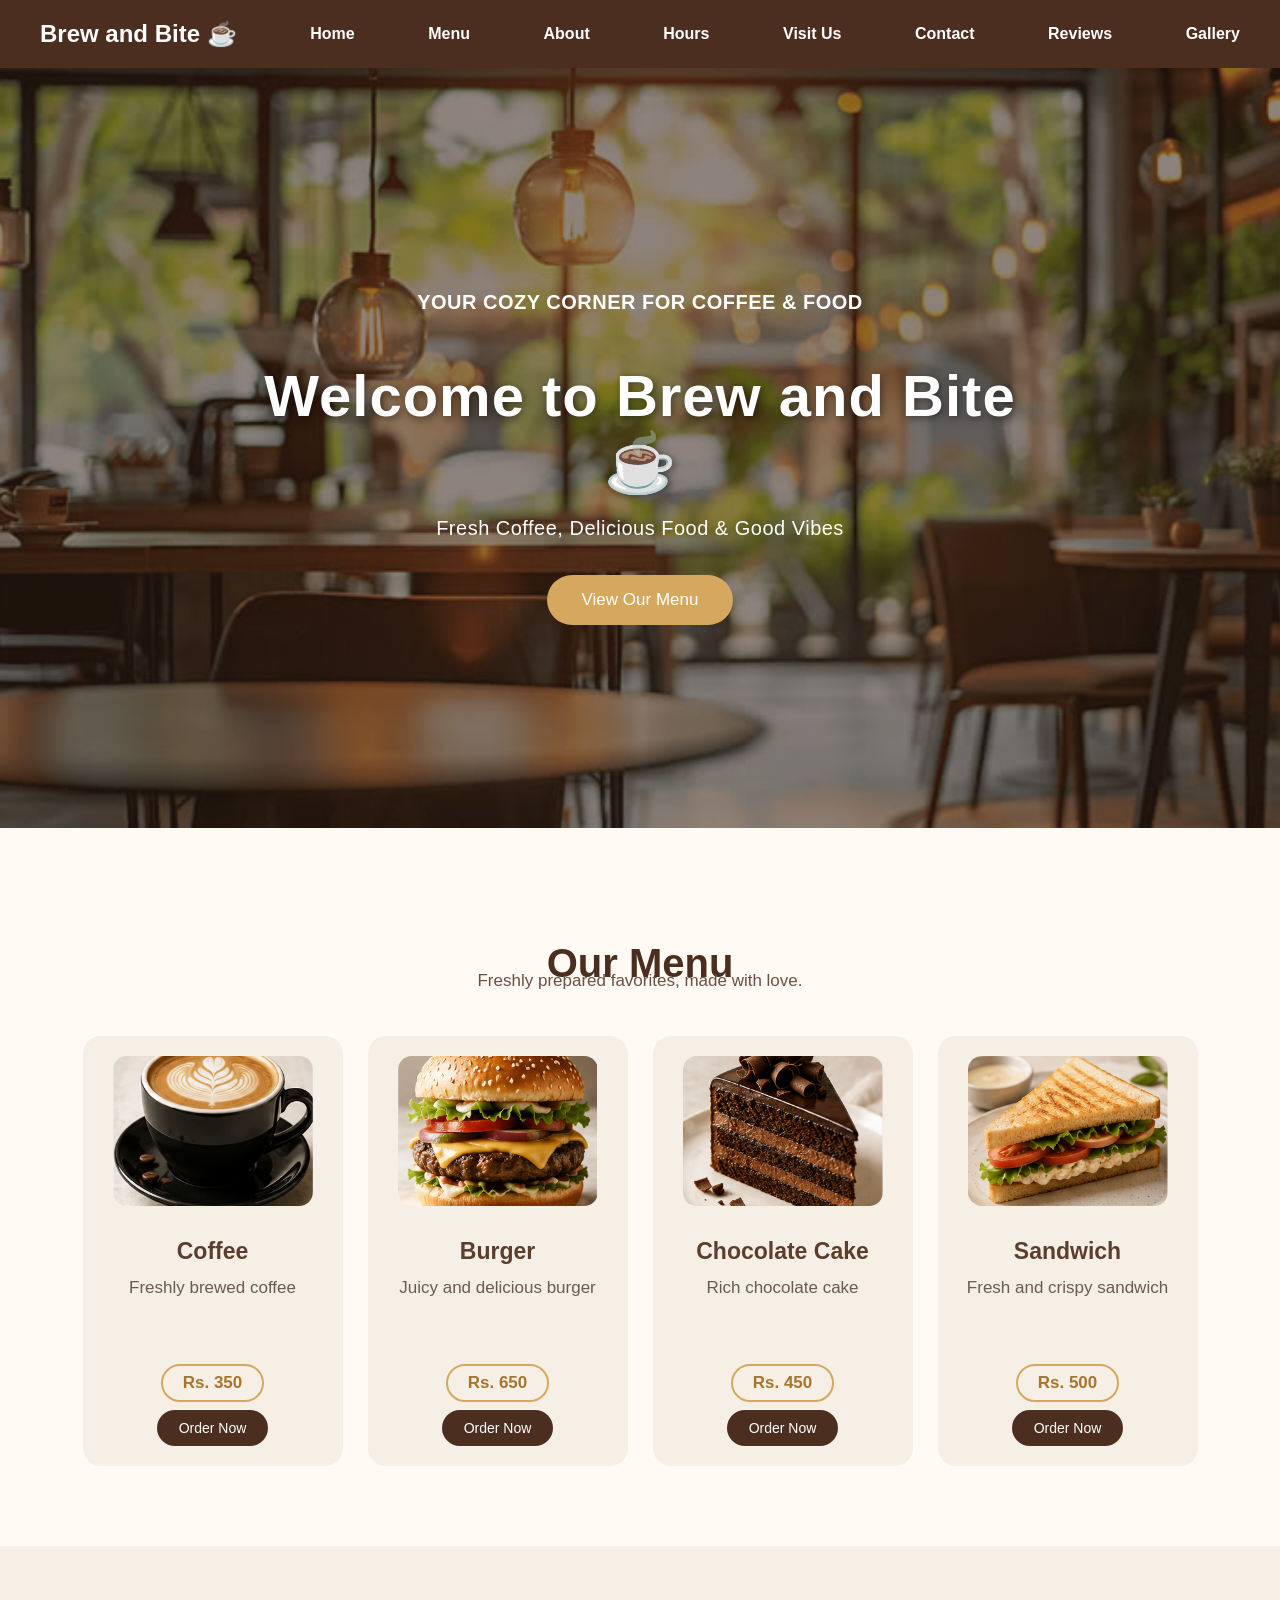
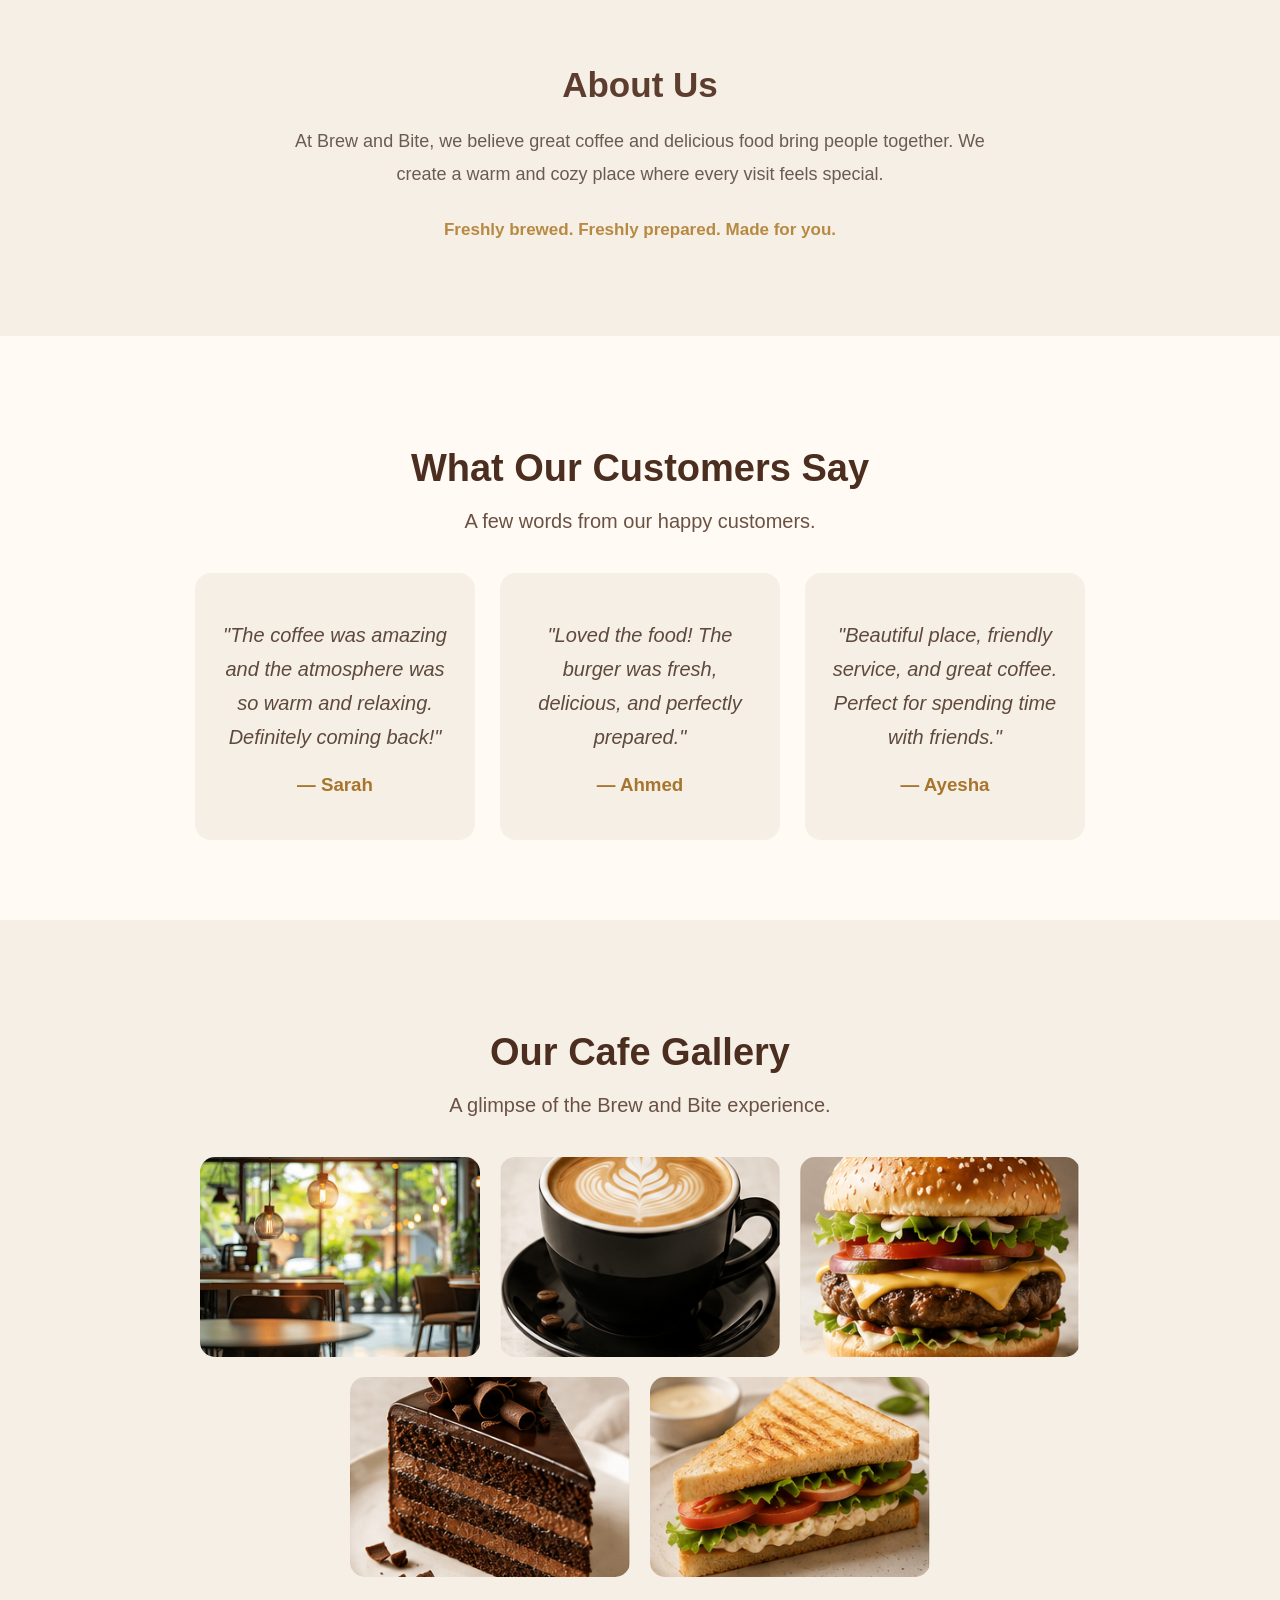
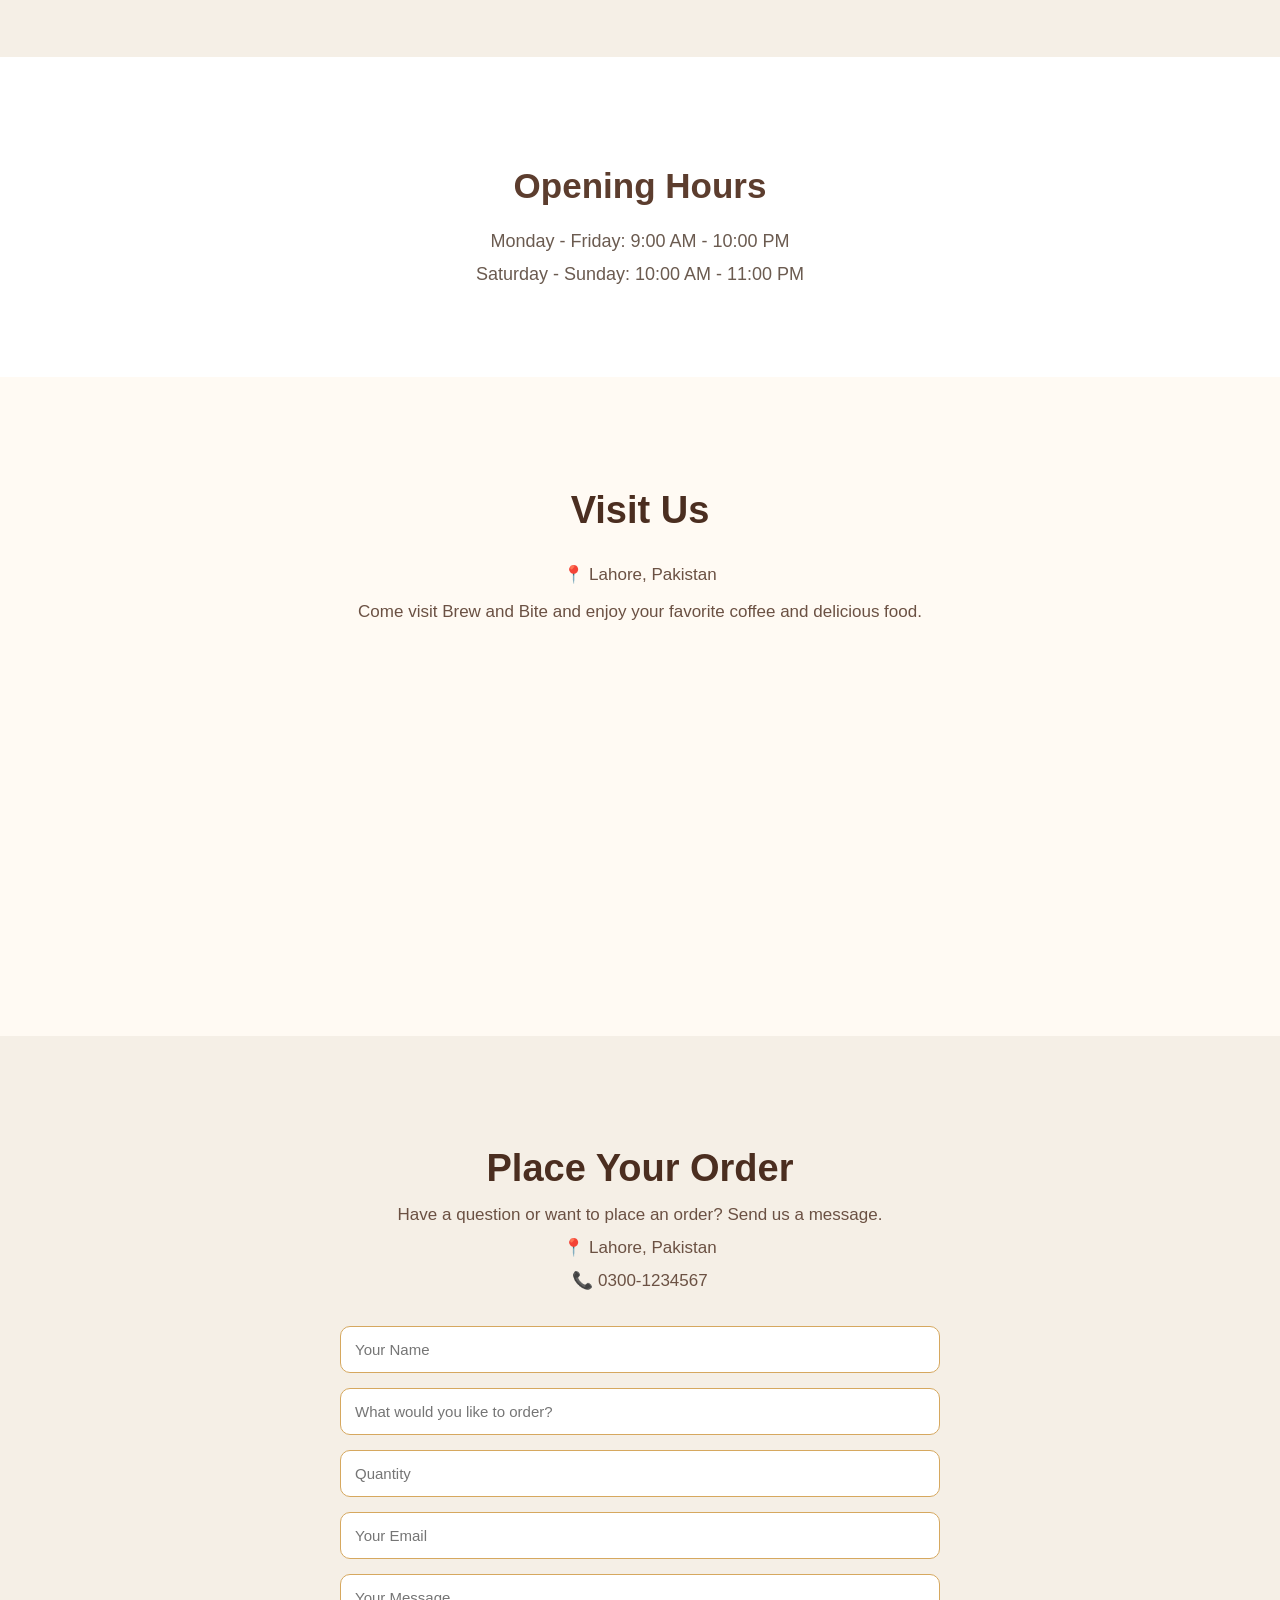
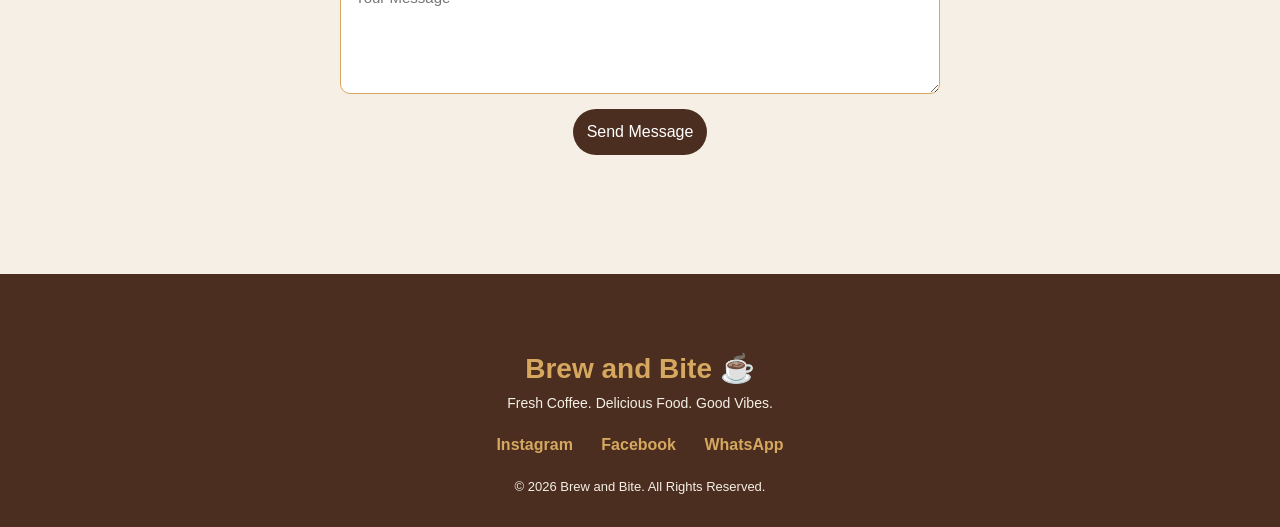
==== index.html @ cd4c3d8b "Add files via upload" ====
<!DOCTYPE html>
<html>

<head>
   <title>Brew and Bite | Cafe</title>
    <link rel="stylesheet" href="style.css">
</head>

<body>

   <nav>
    <h2>Brew and Bite ☕</h2>

    <a href="#home">Home</a>
    <a href="#menu">Menu</a>
    <a href="#about">About</a>
     <a href="#hours">Hours</a>
     <a href="#location">Visit Us</a>
    <a href="#contact">Contact</a>
    <a href="#reviews">Reviews</a>
<a href="#gallery">Gallery</a>
</nav>

<section id="home">

    <div class="hero-content">
        <p class="hero-tagline">YOUR COZY CORNER FOR COFFEE & FOOD</p>
        <h1>Welcome to Brew and Bite ☕</h1>

        <p>Fresh Coffee, Delicious Food & Good Vibes</p>

       <a href="#menu" class="menu-button">View Our Menu</a>
    </div>

</section>
<section id="menu">
    <h2>Our Menu</h2>
<p class="menu-intro">Freshly prepared favorites, made with love.</p>
    <div class="menu-container">

        <div class="menu-card">
           <img src="images/coffee.png" alt="Coffee">
<h3>Coffee</h3>
            <p>Freshly brewed coffee</p>
            <div class="order-area">
    <strong>Rs. 350</strong>
    <a href="#contact" class="order-button" data-item="Coffee">Order Now</a>
</div>
        </div>

        <div class="menu-card">
            <img src="images/burger.png" alt="Burger">
<h3>Burger</h3>
            <p>Juicy and delicious burger</p>
           <div class="order-area">
    <strong>Rs. 650</strong>
    <a href="#contact" class="order-button" data-item="Burger">Order Now</a>
</div>
        </div>

        <div class="menu-card">
           <img src="images/cake.png" alt="Chocolate Cake">
<h3>Chocolate Cake</h3>
            <p>Rich chocolate cake</p>
           <div class="order-area">
    <strong>Rs. 450</strong>
    <a href="#contact" class="order-button" data-item="Chocolate Cake">Order Now</a>
</div>
        </div>

        <div class="menu-card">
           <img src="images/sandwich.png" alt="Sandwich">
<h3>Sandwich</h3>
            <p>Fresh and crispy sandwich</p>
        <div class="order-area">
    <strong>Rs. 500</strong>
    <a href="#contact" class="order-button" data-item="Sandwich">Order Now</a>
</div>
        </div>

    </div>
</section>

<section id="about">
    <h2>About Us</h2>
    <p>
    At Brew and Bite, we believe great coffee and delicious food
    bring people together. We create a warm and cozy place where
    every visit feels special.
</p>
<p class="about-highlight">Freshly brewed. Freshly prepared. Made for you.</p>
</section>
<section id="reviews">

    <h2>What Our Customers Say</h2>

    <p class="reviews-intro">
        A few words from our happy customers.
    </p>

    <div class="reviews-container">

        <div class="review-card">
            <p>
                "The coffee was amazing and the atmosphere was
                so warm and relaxing. Definitely coming back!"
            </p>
            <h3>— Sarah</h3>
        </div>

        <div class="review-card">
            <p>
                "Loved the food! The burger was fresh, delicious,
                and perfectly prepared."
            </p>
            <h3>— Ahmed</h3>
        </div>

        <div class="review-card">
            <p>
                "Beautiful place, friendly service, and great
                coffee. Perfect for spending time with friends."
            </p>
            <h3>— Ayesha</h3>
        </div>

    </div>

</section>
<section id="gallery">

    <h2>Our Cafe Gallery</h2>

    <p class="gallery-intro">
        A glimpse of the Brew and Bite experience.
    </p>

    <div class="gallery-container">

        <img src="images/cafe.jpg" alt="Cafe">

        <img src="images/coffee.png" alt="Coffee">

        <img src="images/burger.png" alt="Burger">

        <img src="images/cake.png" alt="Chocolate Cake">

        <img src="images/sandwich.png" alt="Sandwich">

    </div>

</section>
<section id="hours">
    <h2>Opening Hours</h2>

    <p>Monday - Friday: 9:00 AM - 10:00 PM</p>
    <p>Saturday - Sunday: 10:00 AM - 11:00 PM</p>
</section>
<section id="location">

    <h2>Visit Us</h2>

    <p>📍 Lahore, Pakistan</p>

    <p>
        Come visit Brew and Bite and enjoy your favorite coffee
        and delicious food.
    </p>

    <div class="map-box">
        <iframe
            src="https://www.google.com/maps?q=Lahore,Pakistan&output=embed"
            width="100%"
            height="300"
            style="border:0;"
            allowfullscreen=""
            loading="lazy">
        </iframe>
    </div>

</section>
<section id="contact">
    <h2>Place Your Order</h2>
    <p>Have a question or want to place an order? Send us a message.</p>

    <p>📍 Lahore, Pakistan</p>
    <p>📞 0300-1234567</p>

    <div class="contact-form">

    <input type="text" id="customer-name" placeholder="Your Name">

    <input type="text" id="order-item" placeholder="What would you like to order?">

    <input type="number" id="quantity" placeholder="Quantity" min="1">

    <input type="email" id="customer-email" placeholder="Your Email">

    <textarea id="customer-message" placeholder="Your Message"></textarea>

    <button type="button" id="send-button">Send Message</button>

    <p id="success-message"></p>

</div>
</section>
<footer>

    <h3>Brew and Bite ☕</h3>

    <p>Fresh Coffee. Delicious Food. Good Vibes.</p>

    <div class="social-links">
        <a href="#">Instagram</a>
        <a href="#">Facebook</a>
        <a href="#">WhatsApp</a>
    </div>

    <p class="copyright">
        © 2026 Brew and Bite. All Rights Reserved.
    </p>

</footer>
<script src="script.js"></script>
</body>
</html>
---- style.css ----
body {
    background-color: #f5efe6;
    text-align: center;
    font-family: Arial, sans-serif;
    margin: 0;
}

h1 {
    color: #5c3d2e;
    font-size: 40px;
}

p {
    color: #6b5b50;
    font-size: 20px;
}
nav {
    background-color: #4b2e20;
    padding: 20px 40px;
    display: flex;
    align-items: center;
    justify-content: space-between;
    position: sticky;
    top: 0;
    z-index: 1000;
}

nav h2 {
    color: white;
    margin: 0;
}

nav a {
    color: white;
    text-decoration: none;
    margin-left: 25px;
    font-size: 16px;
    transition: 0.3s;
}

nav a:hover {
    color: #d6a85f;
}

nav a:hover {
    color: #d6a85f;
}
section {
    padding: 80px 20px;
}

#home {
    min-height: 600px;
    display: flex;
    justify-content: center;
    align-items: center;
    background-image: linear-gradient(rgba(50, 30, 20, 0.55), rgba(50, 30, 20, 0.55)),
                      url("images/cafe.jpg");
    background-size: cover;
    background-position: center;
}

#home h1 {
    font-size: 50px;
    margin-bottom: 10px;
}

#home p {
    font-size: 20px;
    margin-bottom: 30px;
}

button {
    background-color: #d6a85f;
    color: white;
    border: none;
    padding: 14px 30px;
    font-size: 16px;
    border-radius: 25px;
    cursor: pointer;
}

button:hover {
    background-color: #b88942;
}
#menu {
    background-color: #fffaf3;
    padding-top: 90px;
    padding-bottom: 90px;
}
#menu h2 {
    color: #5c3d2e;
    font-size: 35px;
    margin-bottom: 40px;
}

.menu-container {
    display: flex;
    justify-content: center;
    gap: 25px;
    flex-wrap: wrap;
}

.menu-card {
    background-color: #f5efe6;
    width: 260px;
    min-height: 430px;
    padding: 20px;
    border-radius: 18px;
    text-align: center;
    box-sizing: border-box;
    transition: 0.3s;
    display: flex;
    flex-direction: column;
    justify-content: space-between;
}

.menu-card h3 {
    color: #5c3d2e;
}

.menu-card p {
    font-size: 16px;
}

.menu-card strong {
    color: #b88942;
    font-size: 18px;
}
.hero-content {
    text-align: center;
}

#home h1 {
    color: white;
    font-size: 55px;
    margin-bottom: 15px;
}

#home p {
    color: white;
    font-size: 20px;
    margin-bottom: 35px;
    letter-spacing: 0.5px;
}

#home button {
    background-color: #d6a85f;
    color: white;
    border: none;
    padding: 15px 35px;
    font-size: 17px;
    border-radius: 30px;
    cursor: pointer;
}

#home button:hover {
    background-color: #b88942;
}
.menu-card strong {
    display: inline-block;
    color: #b88942;
    font-size: 18px;
    border: 2px solid #d6a85f;
    padding: 8px 22px;
    border-radius: 30px;
}
.menu-card {
    transition: 0.3s;
}

.menu-card:hover {
    transform: translateY(-8px);
    box-shadow: 0 10px 25px rgba(0, 0, 0, 0.15);
}
.menu-card img {
    width: 180px;
    height: 150px;
    object-fit: cover;
    border-radius: 14px;
    display: block;
    margin: 0 auto 20px;
}
.menu-button {
    display: inline-block;
    background-color: #d6a85f;
    color: white;
    text-decoration: none;
    padding: 15px 35px;
    font-size: 17px;
    border-radius: 30px;
    transition: 0.3s;
}

.menu-button:hover {
    background-color: #b88942;
    transform: translateY(-3px);
}
html {
    scroll-behavior: smooth;
}
#about {
    background-color: #f5efe6;
}

#about h2 {
    color: #5c3d2e;
    font-size: 35px;
    margin-bottom: 20px;
}

#about p {
    max-width: 700px;
    margin: auto;
    color: #6b5b50;
    font-size: 18px;
    line-height: 1.8;
}
#contact {
    background-color: #4b2e20;
}

#contact h2 {
    color: #d6a85f;
    font-size: 35px;
    margin-bottom: 25px;
}

#contact p {
    color: white;
    font-size: 18px;
    margin: 12px;
}
footer {
    background-color: #2f1d14;
    padding: 18px;
}

footer p {
    color: #d6a85f;
    margin: 0;
    font-size: 14px;
}
#home h1 {
    color: white;
    font-size: 58px;
    margin-bottom: 15px;
    letter-spacing: 1px;
}
.menu-card strong {
    display: inline-block;
    color: #a8752d;
    font-size: 17px;
    border: 2px solid #d6a85f;
    padding: 7px 20px;
    border-radius: 30px;
    margin-top: 5px;
}

.contact-form {
    max-width: 500px;
    margin: 30px auto 0;
    display: flex;
    flex-direction: column;
    gap: 15px;
}

.contact-form input,
.contact-form textarea {
    width: 100%;
    padding: 14px;
    background-color: white;
    border: 1px solid #d6a85f;
    border-radius: 8px;
    box-sizing: border-box;
    font-size: 16px;
    font-family: Arial, sans-serif;
    outline: none;
}

.contact-form textarea {
    height: 120px;
    resize: vertical;
}

.contact-form input:focus,
.contact-form textarea:focus {
    border: 2px solid #b88942;
}

.contact-form button {
    align-self: center;
    background-color: #d6a85f;
    color: white;
    border: none;
    padding: 13px 28px;
    border-radius: 25px;
    font-size: 16px;
    cursor: pointer;
}

.contact-form button:hover {
    background-color: #b88942;
}
.hero-content {
    max-width: 800px;
    padding: 20px;
}
#home h1 {
    text-shadow: 2px 2px 8px rgba(0, 0, 0, 0.5);
}
.menu-intro {
    color: #6b5b50;
    font-size: 17px;
    margin-top: -25px;
    margin-bottom: 40px;
}
.contact-form button {
    transition: 0.3s;
}

.contact-form button:hover {
    transform: translateY(-3px);
    box-shadow: 0 5px 15px rgba(0, 0, 0, 0.2);
}
#hours {
    background-color: white;
    padding: 80px 20px;
}

#hours h2 {
    color: #5c3d2e;
    font-size: 35px;
    margin-bottom: 25px;
}

#hours p {
    color: #6b5b50;
    font-size: 18px;
    margin: 12px;
}
.order-button {
    display: inline-block;
    margin: 15px auto 0;
    background-color: #4b2e20;
    color: white;
    text-decoration: none;
    border: none;
    padding: 9px 20px;
    border-radius: 20px;
    cursor: pointer;
    font-size: 14px;
    transition: 0.3s;
}

.order-button:hover {
    background-color: #b88942;
    transform: translateY(-2px);
}
@media (max-width: 700px) {

    nav {
        flex-direction: column;
        gap: 15px;
    }

    nav a {
        margin-left: 10px;
        margin-right: 10px;
    }

    #home h1 {
        font-size: 40px;
    }

    .menu-container {
        flex-direction: column;
        align-items: center;
    }
}
.hero-tagline {
    color: #d6a85f;
    font-size: 14px;
    font-weight: bold;
    letter-spacing: 3px;
    margin-bottom: 15px;
}
.about-highlight {
    color: #b88942;
    font-weight: bold;
    font-size: 17px;
    margin-top: 25px;
}
section {
    scroll-margin-top: 80px;
}
.menu-card h3 {
    margin: 12px 0 8px;
}

.menu-card p {
    margin: 0 0 15px;
}
.order-area {
    display: flex;
    flex-direction: column;
    align-items: center;
    gap: 8px;
    margin-top: auto;
}

.order-area strong {
    display: inline-block;
    margin: 0;
}

.order-area .order-button {
    margin: 0;
}
.order-area {
    display: flex;
    flex-direction: column;
    align-items: center;
    gap: 8px;
    margin-top: auto;
}

.order-area strong {
    display: inline-block;
    margin: 0;
}

.order-area .order-button {
    margin: 0;
}
/* ================================
   FINAL BREW AND BITE DESIGN
================================ */

/* General */
html {
    scroll-behavior: smooth;
    scroll-padding-top: 80px;
}

body {
    margin: 0;
    background-color: #f5efe6;
    text-align: center;
    font-family: Arial, sans-serif;
}

/* Navigation */
nav {
    background-color: #4b2e20;
    padding: 20px 40px;
    display: flex;
    align-items: center;
    justify-content: space-between;
    position: sticky;
    top: 0;
    z-index: 1000;
}

nav h2 {
    color: white;
    margin: 0;
}

nav a {
    color: white;
    text-decoration: none;
    margin-left: 25px;
    font-size: 16px;
    transition: 0.3s;
}

nav a:hover {
    color: #d6a85f;
}

/* Hero */
#home {
    min-height: 600px;
    display: flex;
    justify-content: center;
    align-items: center;

    background-image:
        linear-gradient(
            rgba(50, 30, 20, 0.55),
            rgba(50, 30, 20, 0.55)
        ),
        url("images/cafe.jpg");

    background-size: cover;
    background-position: center;
}

.hero-content {
    max-width: 800px;
    padding: 20px;
}

.hero-tagline {
    color: #d6a85f;
    font-size: 14px;
    font-weight: bold;
    letter-spacing: 3px;
    margin-bottom: 15px;
}

#home h1 {
    color: white;
    font-size: 58px;
    margin-bottom: 15px;
    letter-spacing: 1px;
    text-shadow: 2px 2px 8px rgba(0, 0, 0, 0.5);
}

#home p {
    color: white;
    font-size: 20px;
    margin-bottom: 35px;
}

/* Main Menu Button */
.menu-button {
    display: inline-block;
    background-color: #d6a85f;
    color: white;
    text-decoration: none;
    padding: 15px 35px;
    font-size: 17px;
    border-radius: 30px;
    transition: 0.3s;
}

.menu-button:hover {
    background-color: #b88942;
    transform: translateY(-3px);
}

/* Menu Section */
#menu {
    background-color: #fffaf3;
    padding: 90px 20px;
}

#menu h2 {
    color: #5c3d2e;
    font-size: 35px;
    margin-bottom: 15px;
}

.menu-intro {
    color: #6b5b50;
    font-size: 17px;
    margin-bottom: 45px;
}

.menu-container {
    display: flex;
    justify-content: center;
    gap: 30px;
    flex-wrap: wrap;
}

/* Menu Cards */
.menu-card {
    background-color: #f5efe6;
    width: 260px;
    min-height: 430px;
    padding: 20px;
    border-radius: 18px;
    text-align: center;
    box-sizing: border-box;

    display: flex;
    flex-direction: column;
    justify-content: space-between;

    transition: 0.3s;
}

.menu-card:hover {
    transform: translateY(-8px);
    box-shadow: 0 10px 25px rgba(0, 0, 0, 0.15);
}

/* Menu Images */
.menu-card img {
    width: 200px;
    height: 150px;
    object-fit: cover;
    display: block;
    margin: 0 auto 20px;
    border-radius: 14px;
}

/* Menu Text */
.menu-card h3 {
    color: #5c3d2e;
    font-size: 23px;
    margin: 12px 0 10px;
}

.menu-card p {
    color: #6b5b50;
    font-size: 17px;
    margin: 0 0 15px;
    line-height: 1.5;
}

/* Price + Order Area */
.order-area {
    display: flex;
    flex-direction: column;
    align-items: center;
    gap: 8px;
    margin-top: auto;
}

.order-area strong {
    display: inline-block;
    color: #a8752d;
    font-size: 17px;
    border: 2px solid #d6a85f;
    padding: 7px 20px;
    border-radius: 30px;
    margin: 0;
}

/* Order Button */
.order-button {
    display: inline-block;
    background-color: #4b2e20;
    color: white;
    text-decoration: none;
    padding: 10px 22px;
    border-radius: 22px;
    font-size: 14px;
    transition: 0.3s;
}

.order-button:hover {
    background-color: #b88942;
    transform: translateY(-2px);
}

/* About */
#about {
    background-color: #f5efe6;
    padding: 90px 20px;
}

#about h2 {
    color: #5c3d2e;
    font-size: 35px;
    margin-bottom: 20px;
}

#about p {
    max-width: 700px;
    margin: auto;
    color: #6b5b50;
    font-size: 18px;
    line-height: 1.8;
}

.about-highlight {
    color: #b88942 !important;
    font-weight: bold;
    font-size: 17px !important;
    margin-top: 25px !important;
}

/* Opening Hours */
#hours {
    background-color: white;
    padding: 80px 20px;
}

#hours h2 {
    color: #5c3d2e;
    font-size: 35px;
    margin-bottom: 25px;
}

#hours p {
    color: #6b5b50;
    font-size: 18px;
    margin: 12px;
}

/* Contact */
#contact {
    background-color: #4b2e20;
    padding: 90px 20px;
}

#contact h2 {
    color: #d6a85f;
    font-size: 35px;
    margin-bottom: 15px;
}

#contact > p {
    color: white;
    font-size: 18px;
}

/* Contact Form */
.contact-form {
    max-width: 500px;
    margin: 30px auto 0;
    display: flex;
    flex-direction: column;
    gap: 15px;
}

.contact-form input,
.contact-form textarea {
    width: 100%;
    padding: 14px;
    background-color: white;
    border: 1px solid #d6a85f;
    border-radius: 8px;
    box-sizing: border-box;
    font-size: 16px;
    font-family: Arial, sans-serif;
    outline: none;
}

.contact-form textarea {
    height: 120px;
    resize: vertical;
}

.contact-form input:focus,
.contact-form textarea:focus {
    border: 2px solid #b88942;
}

.contact-form button {
    align-self: center;
    background-color: #d6a85f;
    color: white;
    border: none;
    padding: 13px 28px;
    border-radius: 25px;
    font-size: 16px;
    cursor: pointer;
    transition: 0.3s;
}

.contact-form button:hover {
    background-color: #b88942;
    transform: translateY(-3px);
}

/* Footer */
footer {
    background-color: #2f1d14;
    padding: 20px;
}

footer p {
    color: #d6a85f;
    margin: 0;
    font-size: 14px;
}

/* Mobile Responsive */
@media (max-width: 700px) {

    nav {
        flex-direction: column;
        gap: 15px;
        padding: 18px;
    }

    nav a {
        margin: 0 8px;
        font-size: 14px;
    }

    #home {
        min-height: 550px;
    }

    #home h1 {
        font-size: 40px;
    }

    .hero-tagline {
        font-size: 11px;
        letter-spacing: 2px;
    }

    #home p {
        font-size: 17px;
    }

    .menu-container {
        flex-direction: column;
        align-items: center;
    }

    .menu-card {
        width: 280px;
    }
}
#success-message {
    color: #d6a85f;
    font-size: 16px;
    font-weight: bold;
    margin-top: 15px;
}
.menu-card:hover {
    transform: translateY(-8px);
    box-shadow: 0 12px 25px rgba(75, 46, 32, 0.18);
}

.menu-card img {
    transition: 0.3s;
}

.menu-card:hover img {
    transform: scale(1.04);
}
#contact {
    background-color: #f5efe6;
    padding: 80px 20px;
}

#contact h2 {
    color: #4b2e20;
    font-size: 38px;
    margin-bottom: 15px;
}

#contact > p {
    color: #6b5143;
    font-size: 17px;
}

.contact-form {
    max-width: 600px;
    margin: 35px auto 0;
    display: flex;
    flex-direction: column;
    gap: 15px;
}

.contact-form input,
.contact-form textarea {
    width: 100%;
    padding: 14px;
    border: 1px solid #d6a85f;
    border-radius: 10px;
    box-sizing: border-box;
    font-size: 15px;
    font-family: Arial, sans-serif;
    outline: none;
}

.contact-form textarea {
    height: 120px;
    resize: vertical;
}

.contact-form input:focus,
.contact-form textarea:focus {
    border-color: #4b2e20;
}

.contact-form button {
    background-color: #4b2e20;
    color: white;
    border: none;
    padding: 14px;
    border-radius: 25px;
    font-size: 16px;
    cursor: pointer;
    transition: 0.3s;
}

.contact-form button:hover {
    background-color: #b88942;
    transform: translateY(-2px);
}
footer {
    background-color: #4b2e20;
    color: white;
    text-align: center;
    padding: 50px 20px 25px;
}

footer h3 {
    color: #d6a85f;
    font-size: 28px;
    margin-bottom: 10px;
}

footer p {
    margin: 8px 0;
    color: #f5efe6;
}

.social-links {
    margin: 25px 0;
}

.social-links a {
    color: #d6a85f;
    text-decoration: none;
    margin: 0 12px;
    font-weight: bold;
    transition: 0.3s;
}

.social-links a:hover {
    color: white;
}

.copyright {
    font-size: 13px;
    margin-top: 25px;
}
@media (max-width: 700px) {

    nav {
        flex-direction: column;
        gap: 10px;
        padding: 15px;
    }

    nav h2 {
        margin-bottom: 5px;
    }

    .hero-content {
        padding: 20px;
    }

    .hero-content h1 {
        font-size: 38px;
    }

    .hero-content p {
        font-size: 16px;
    }

    .menu-container {
        flex-direction: column;
        align-items: center;
    }

    .menu-card {
        width: 90%;
        max-width: 320px;
    }

    #about,
    #hours,
    #contact {
        padding: 60px 20px;
    }

    #about h2,
    #hours h2,
    #contact h2 {
        font-size: 32px;
    }

    .social-links a {
        display: inline-block;
        margin: 8px;
    }
}
#reviews {
    background-color: #fffaf3;
    padding: 80px 20px;
    text-align: center;
}

#reviews h2 {
    color: #4b2e20;
    font-size: 38px;
    margin-bottom: 10px;
}

.reviews-intro {
    color: #6b5143;
    margin-bottom: 40px;
}

.reviews-container {
    display: flex;
    justify-content: center;
    gap: 25px;
    flex-wrap: wrap;
}

.review-card {
    background-color: #f5efe6;
    width: 280px;
    padding: 25px;
    border-radius: 16px;
    box-sizing: border-box;
    transition: 0.3s;
}

.review-card:hover {
    transform: translateY(-6px);
    box-shadow: 0 10px 20px rgba(75, 46, 32, 0.15);
}

.review-card p {
    color: #5f493d;
    line-height: 1.7;
    font-style: italic;
}

.review-card h3 {
    color: #a8752d;
    margin-top: 20px;
}
#gallery {
    background-color: #f5efe6;
    padding: 80px 20px;
    text-align: center;
}

#gallery h2 {
    color: #4b2e20;
    font-size: 38px;
    margin-bottom: 10px;
}

.gallery-intro {
    color: #6b5143;
    margin-bottom: 40px;
}

.gallery-container {
    max-width: 1000px;
    margin: auto;
    display: flex;
    justify-content: center;
    gap: 20px;
    flex-wrap: wrap;
}

.gallery-container img {
    width: 280px;
    height: 200px;
    object-fit: cover;
    border-radius: 15px;
    transition: 0.3s;
}

.gallery-container img:hover {
    transform: scale(1.04);
}
#location {
    background-color: #fffaf3;
    padding: 80px 20px;
    text-align: center;
}

#location h2 {
    color: #4b2e20;
    font-size: 38px;
}

#location p {
    color: #6b5143;
    font-size: 17px;
}

.map-box {
    max-width: 900px;
    margin: 30px auto 0;
    border-radius: 15px;
    overflow: hidden;
}
.hero-content {
    animation: fadeIn 1.2s ease;
}

@keyframes fadeIn {
    from {
        opacity: 0;
        transform: translateY(20px);
    }

    to {
        opacity: 1;
        transform: translateY(0);
    }
}
nav a {
    color: white;
    text-decoration: none;
    font-weight: bold;
    transition: 0.3s;
}

nav a:hover {
    color: #d6a85f;
}
#menu {
    padding: 80px 20px;
    background-color: #fffaf3;
    text-align: center;
}

#menu h2 {
    color: #4b2e20;
    font-size: 40px;
    margin-bottom: 10px;
}

.menu-intro {
    color: #6b5143;
    font-size: 17px;
    margin-bottom: 45px;
}

.menu-container {
    max-width: 1150px;
    margin: auto;
    display: flex;
    justify-content: center;
    gap: 25px;
    flex-wrap: wrap;
}
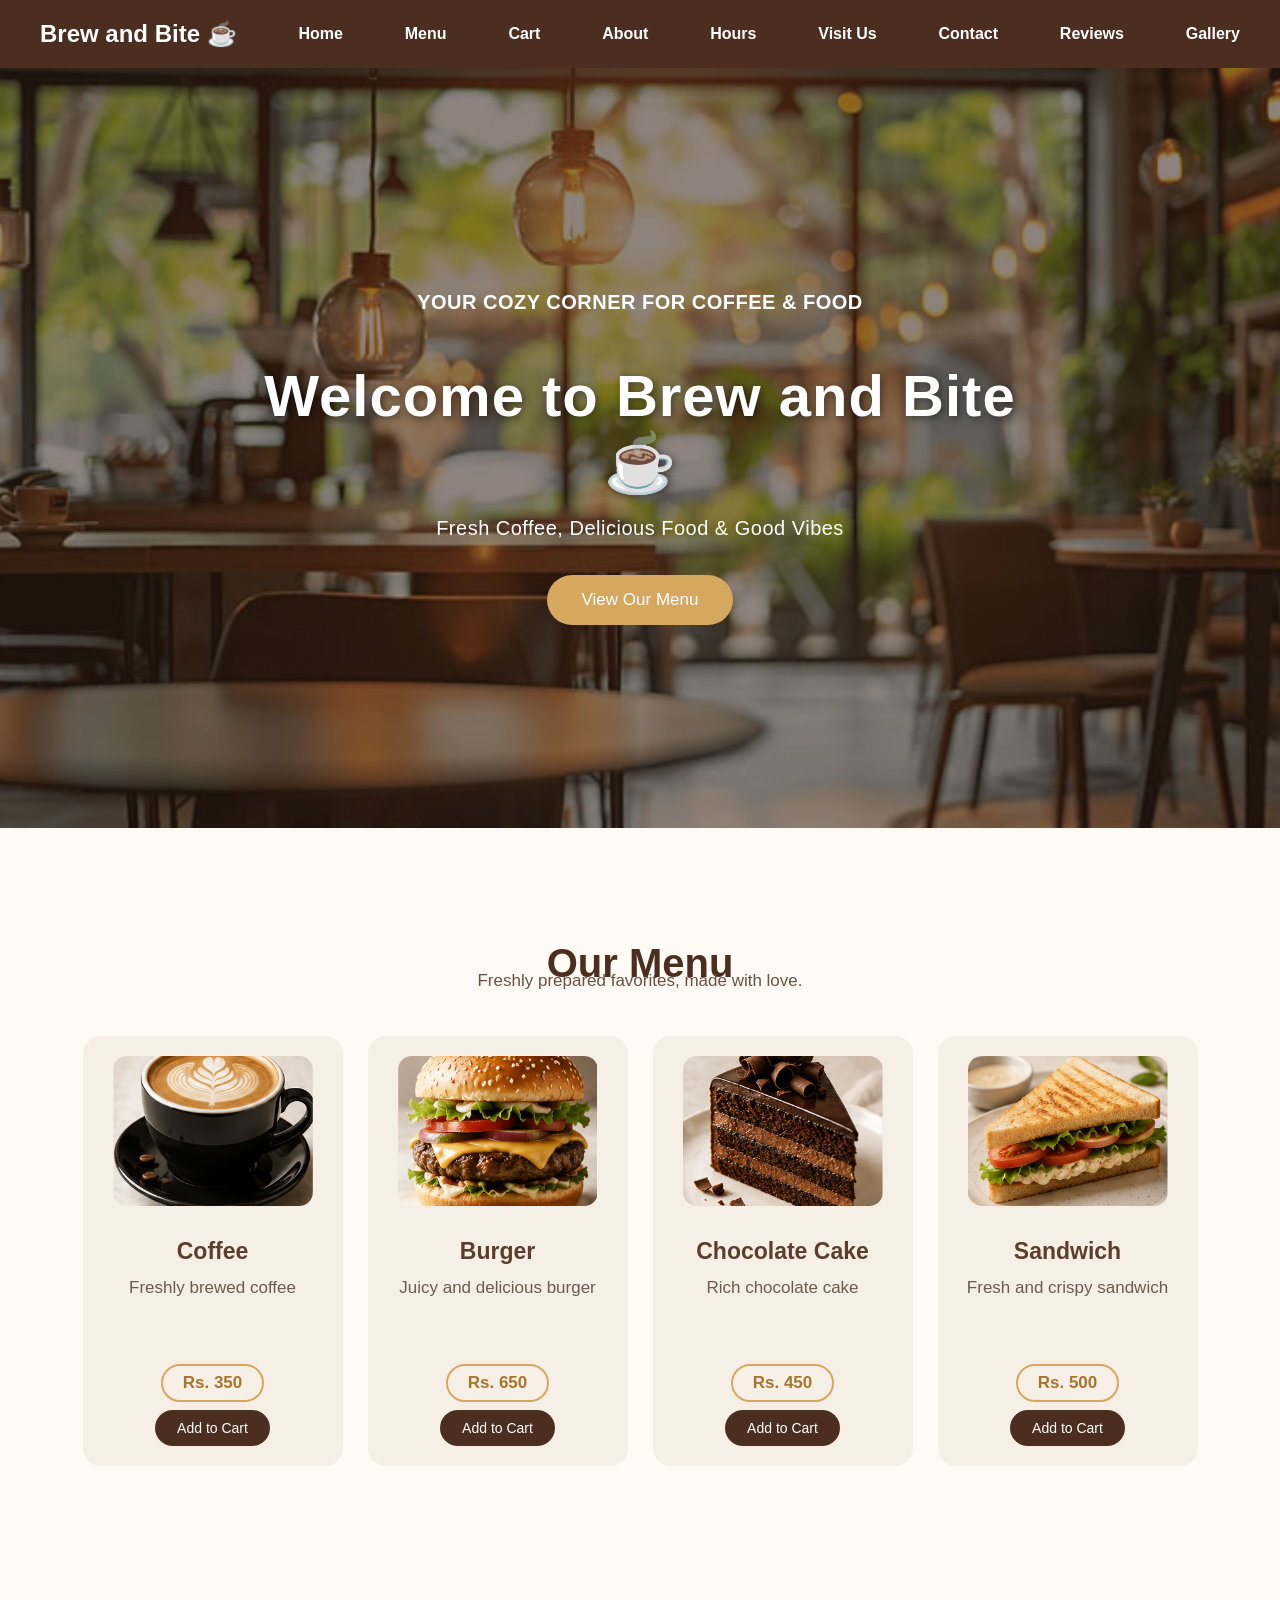
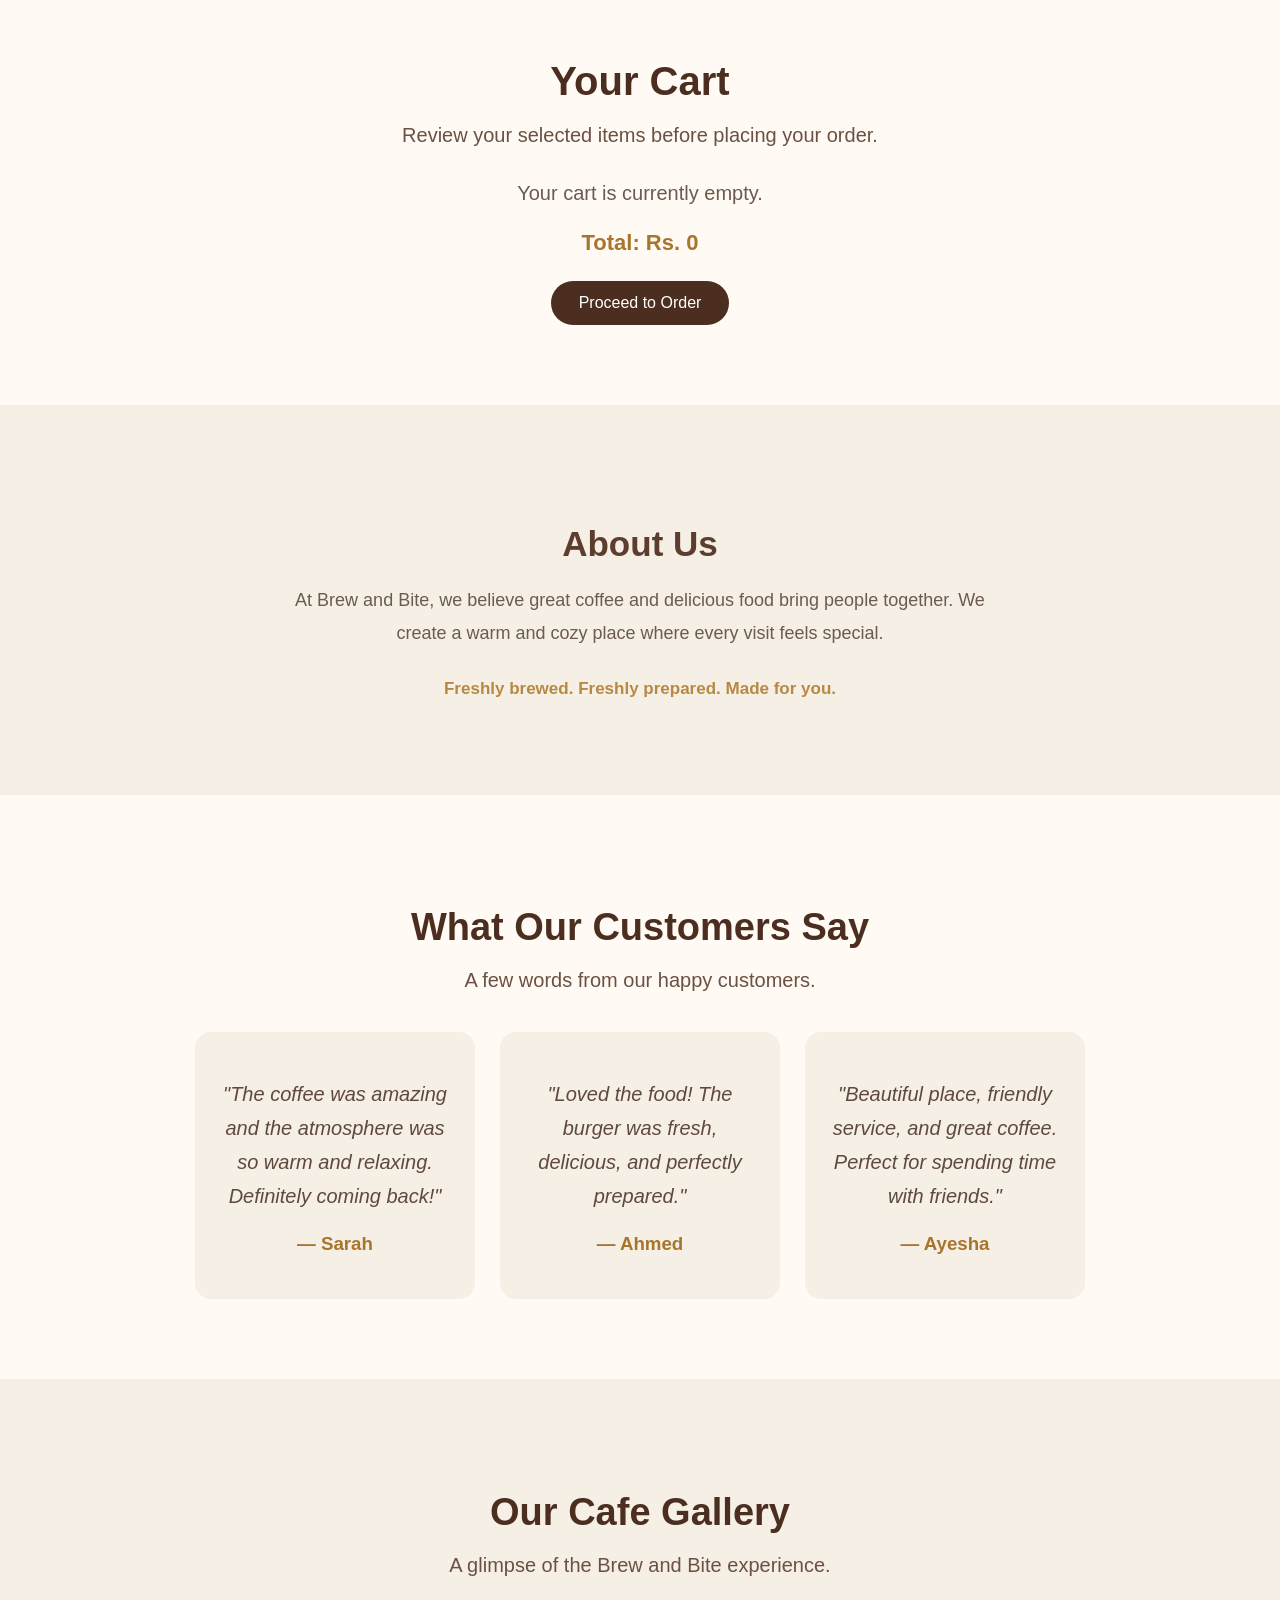
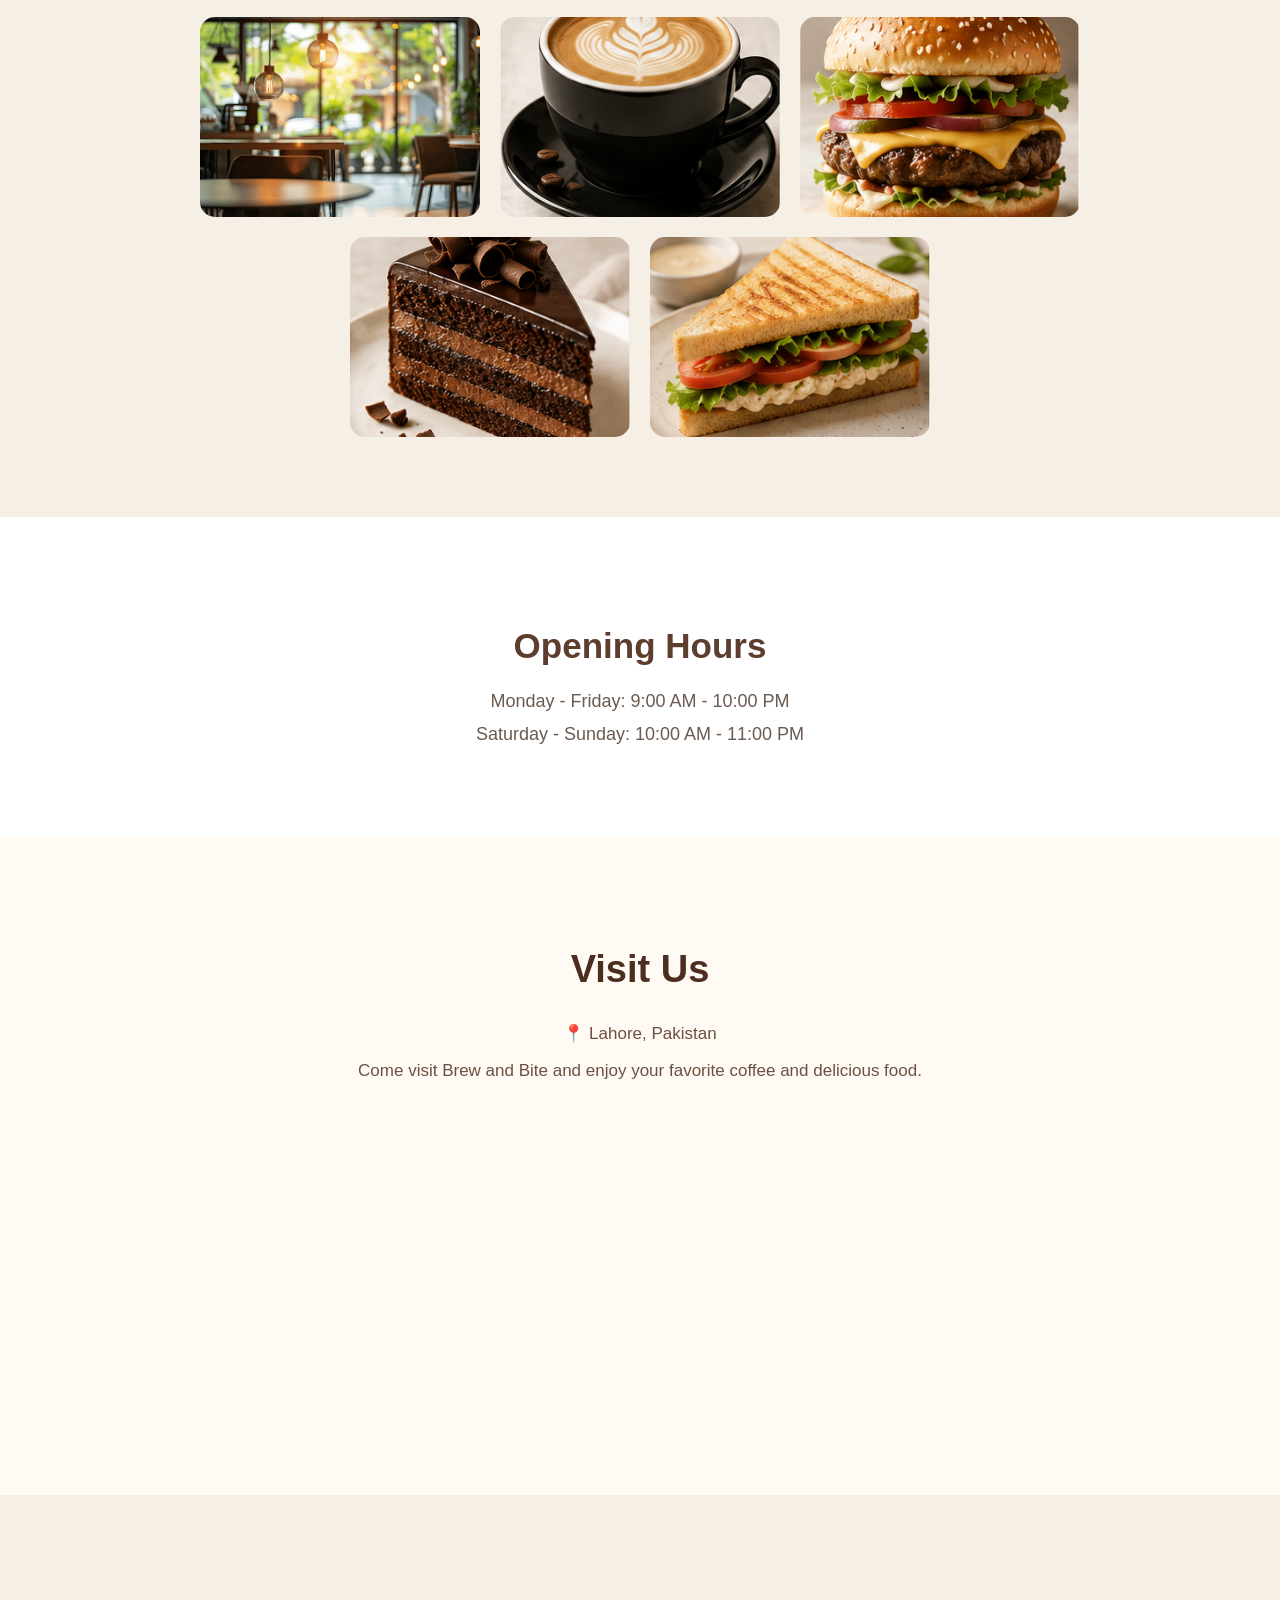
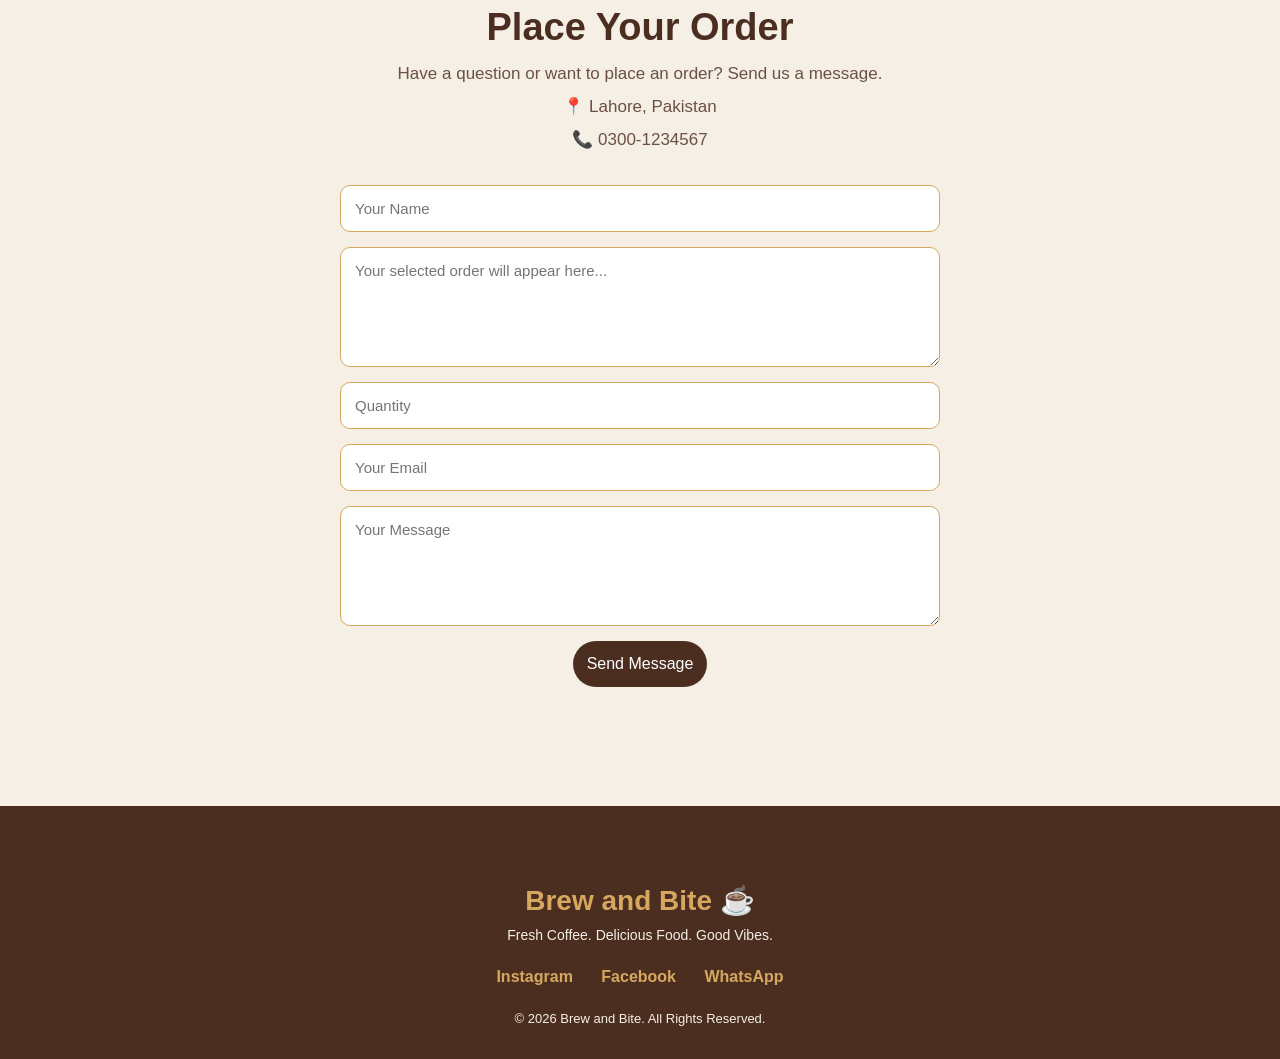
==== commit d221a6a4: "Add files via upload" ====
--- a/index.html
+++ b/index.html
@@ -13,6 +13,7 @@
 
     <a href="#home">Home</a>
     <a href="#menu">Menu</a>
+    <a href="#cart">Cart</a>
     <a href="#about">About</a>
      <a href="#hours">Hours</a>
      <a href="#location">Visit Us</a>
@@ -44,7 +45,9 @@
             <p>Freshly brewed coffee</p>
             <div class="order-area">
     <strong>Rs. 350</strong>
-    <a href="#contact" class="order-button" data-item="Coffee">Order Now</a>
+   <a href="#cart" class="order-button" data-item="Coffee" data-price="350">
+    Add to Cart
+</a>
 </div>
         </div>
 
@@ -54,7 +57,9 @@
             <p>Juicy and delicious burger</p>
            <div class="order-area">
     <strong>Rs. 650</strong>
-    <a href="#contact" class="order-button" data-item="Burger">Order Now</a>
+   <a href="#cart" class="order-button" data-item="Burger" data-price="650">
+    Add to Cart
+</a>
 </div>
         </div>
 
@@ -64,7 +69,9 @@
             <p>Rich chocolate cake</p>
            <div class="order-area">
     <strong>Rs. 450</strong>
-    <a href="#contact" class="order-button" data-item="Chocolate Cake">Order Now</a>
+    <a href="#cart" class="order-button" data-item="Chocolate Cake" data-price="450">
+    Add to Cart
+</a>
 </div>
         </div>
 
@@ -74,13 +81,39 @@
             <p>Fresh and crispy sandwich</p>
         <div class="order-area">
     <strong>Rs. 500</strong>
-    <a href="#contact" class="order-button" data-item="Sandwich">Order Now</a>
-</div>
-        </div>
-
-    </div>
-</section>
-
+    <a href="#cart" class="order-button" data-item="Sandwich" data-price="500">
+    Add to Cart
+</a>
+</div>
+        </div>
+
+    </div>
+</section>
+<section id="cart">
+
+    <h2>Your Cart</h2>
+
+    <p class="cart-intro">
+        Review your selected items before placing your order.
+    </p>
+
+    <div id="cart-items">
+
+        <p id="empty-cart">
+            Your cart is currently empty.
+        </p>
+
+    </div>
+
+    <div class="cart-total">
+        <strong>Total: Rs. <span id="cart-total">0</span></strong>
+    </div>
+
+    <a href="#contact" class="checkout-button">
+        Proceed to Order
+    </a>
+
+</section>
 <section id="about">
     <h2>About Us</h2>
     <p>
@@ -190,7 +223,10 @@
 
     <input type="text" id="customer-name" placeholder="Your Name">
 
-    <input type="text" id="order-item" placeholder="What would you like to order?">
+    <textarea
+    id="order-item"
+    placeholder="Your selected order will appear here..."
+    readonly></textarea>
 
     <input type="number" id="quantity" placeholder="Quantity" min="1">
 
--- a/style.css
+++ b/style.css
@@ -1137,3 +1137,97 @@
     gap: 25px;
     flex-wrap: wrap;
 }
+#cart {
+    background-color: #fffaf3;
+    padding: 80px 20px;
+    text-align: center;
+}
+
+#cart h2 {
+    color: #4b2e20;
+    font-size: 40px;
+    margin-bottom: 10px;
+}
+
+.cart-intro {
+    color: #6b5143;
+    margin-bottom: 35px;
+}
+
+#cart-items {
+    max-width: 700px;
+    margin: 0 auto 25px;
+}
+
+.cart-item {
+    background-color: #f5efe6;
+    padding: 15px 20px;
+    margin-bottom: 12px;
+    border-radius: 12px;
+    display: flex;
+    justify-content: space-between;
+    align-items: center;
+    gap: 15px;
+}
+
+.cart-item-info {
+    text-align: left;
+}
+
+.cart-item-info strong {
+    color: #4b2e20;
+}
+
+.cart-item-info span {
+    display: block;
+    color: #6b5143;
+    font-size: 14px;
+    margin-top: 5px;
+}
+
+.remove-item {
+    background-color: #4b2e20;
+    color: white;
+    border: none;
+    padding: 8px 14px;
+    border-radius: 20px;
+    cursor: pointer;
+}
+
+.remove-item:hover {
+    background-color: #b88942;
+}
+
+.cart-total {
+    color: #a8752d;
+    font-size: 22px;
+    margin: 25px 0;
+}
+
+.checkout-button {
+    display: inline-block;
+    background-color: #4b2e20;
+    color: white;
+    text-decoration: none;
+    padding: 13px 28px;
+    border-radius: 25px;
+    transition: 0.3s;
+}
+
+.checkout-button:hover {
+    background-color: #b88942;
+    transform: translateY(-2px);
+}
+
+@media (max-width: 700px) {
+
+    .cart-item {
+        flex-direction: column;
+        text-align: center;
+    }
+
+    .cart-item-info {
+        text-align: center;
+    }
+
+}
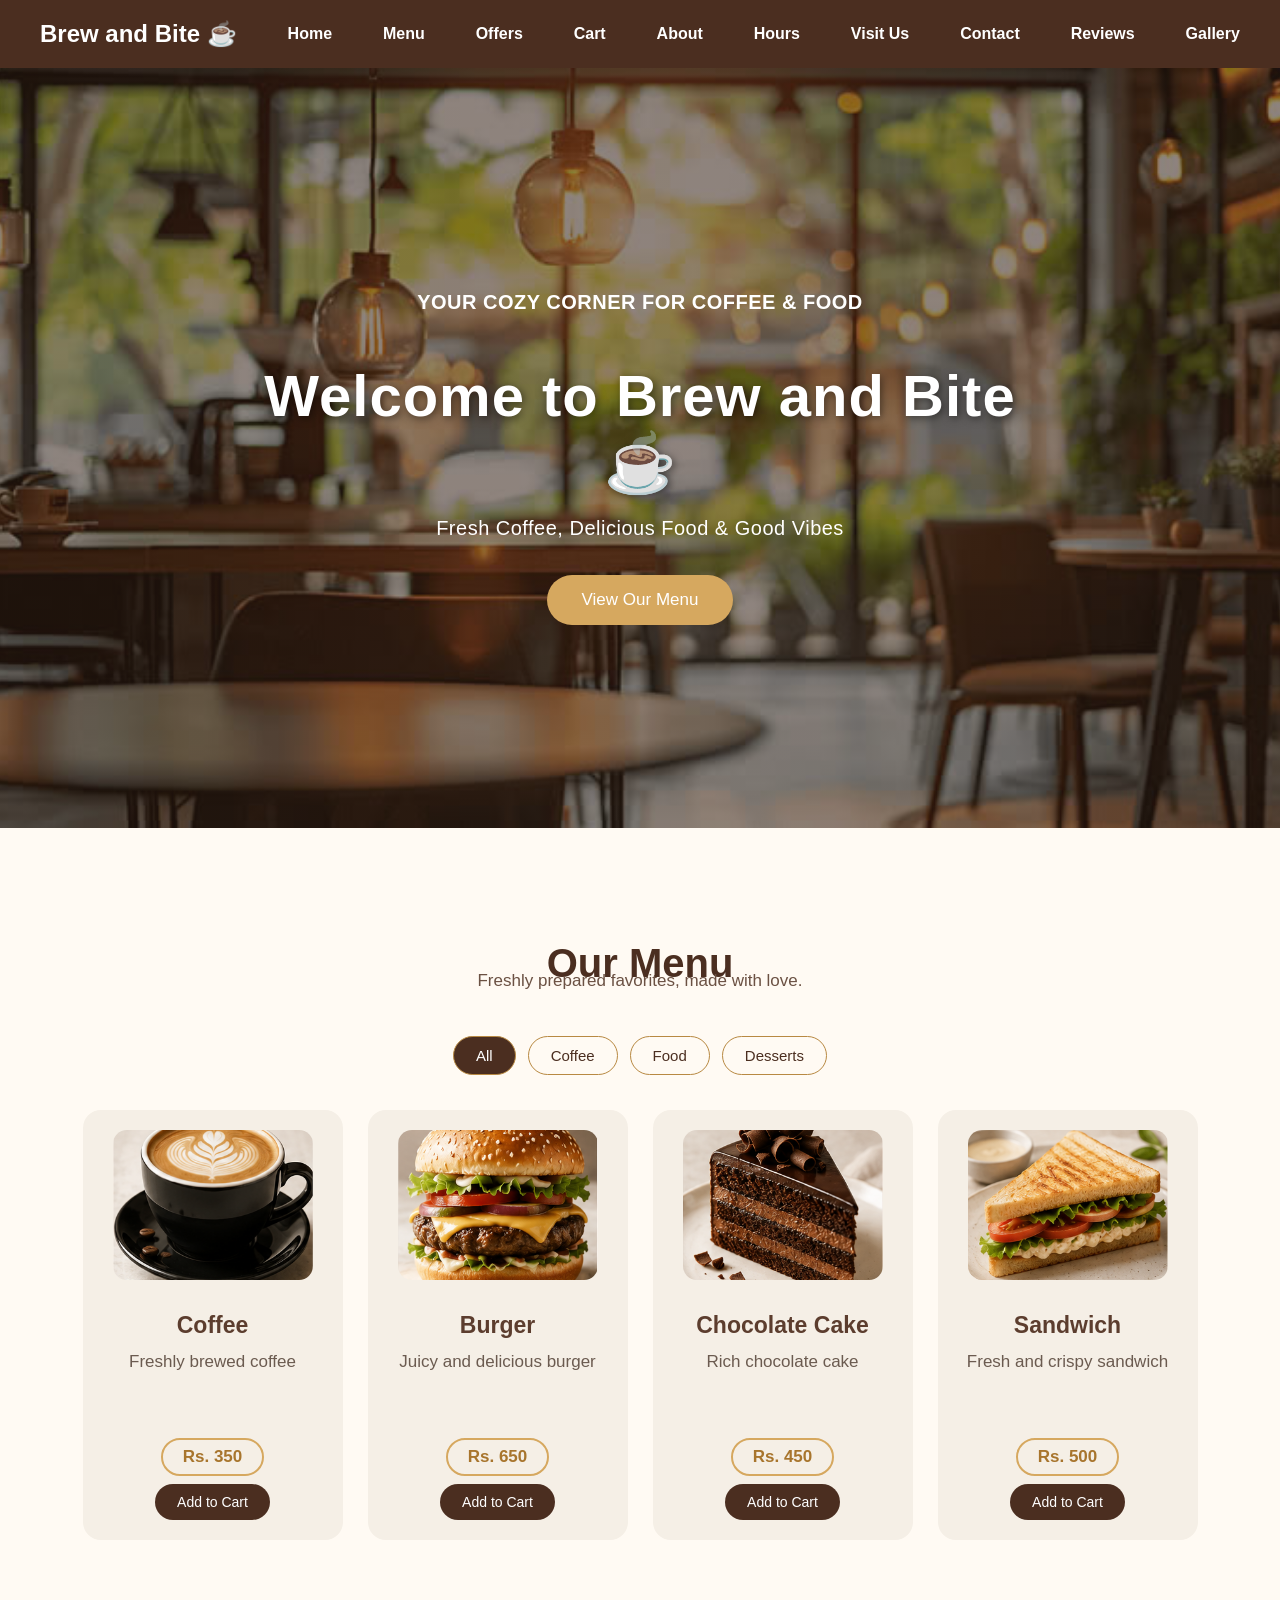
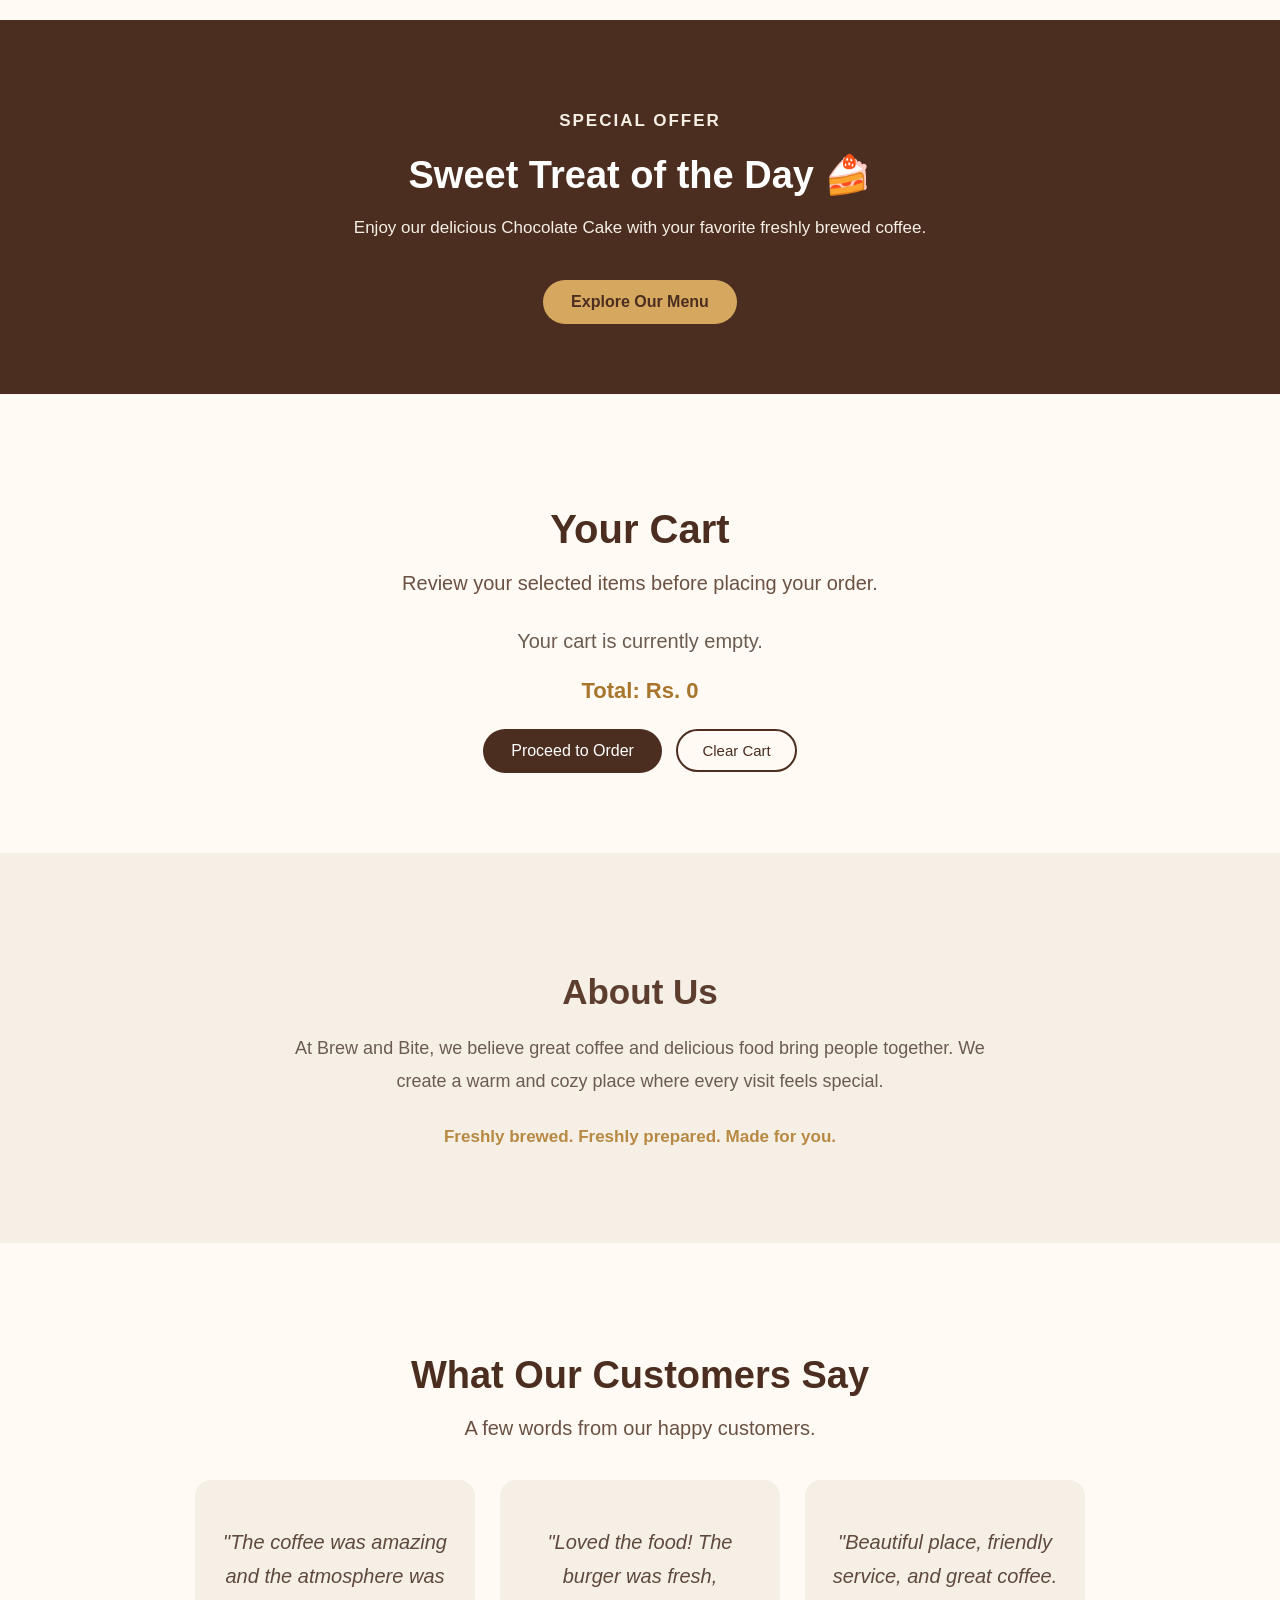
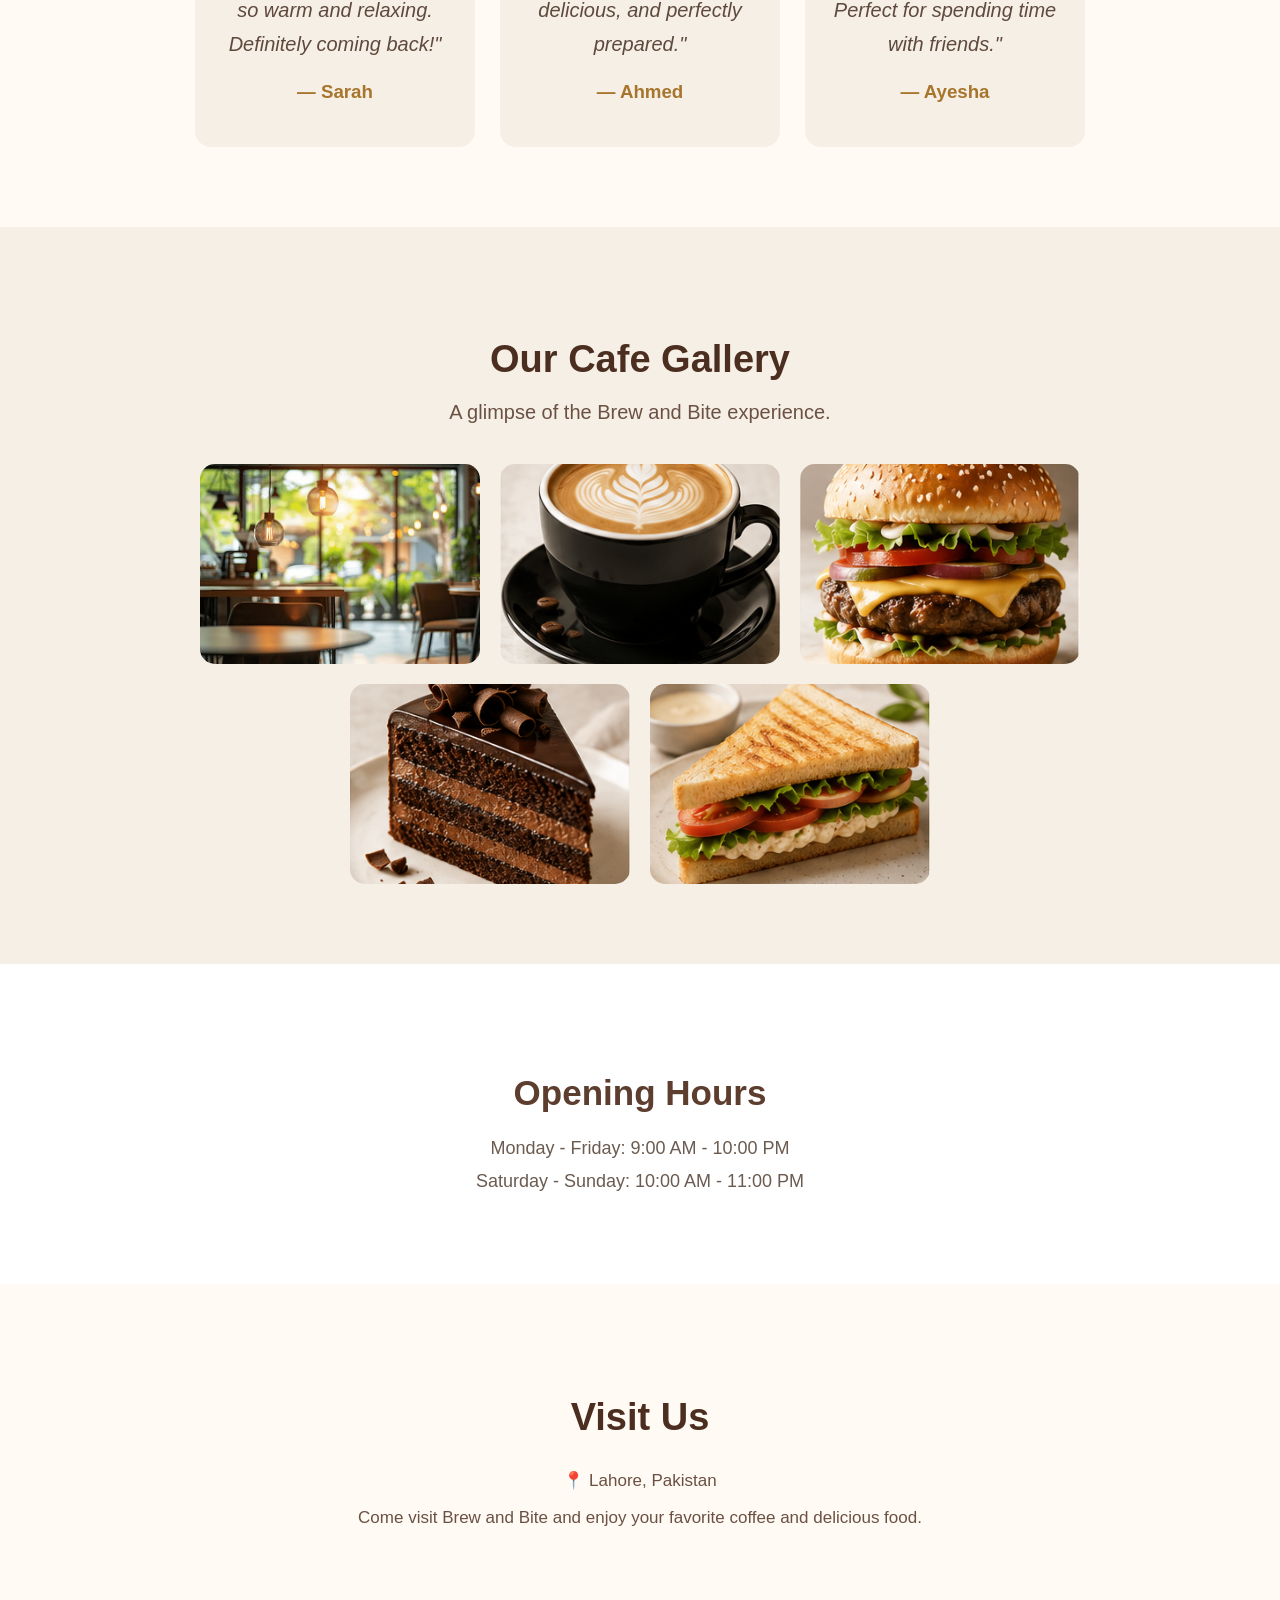
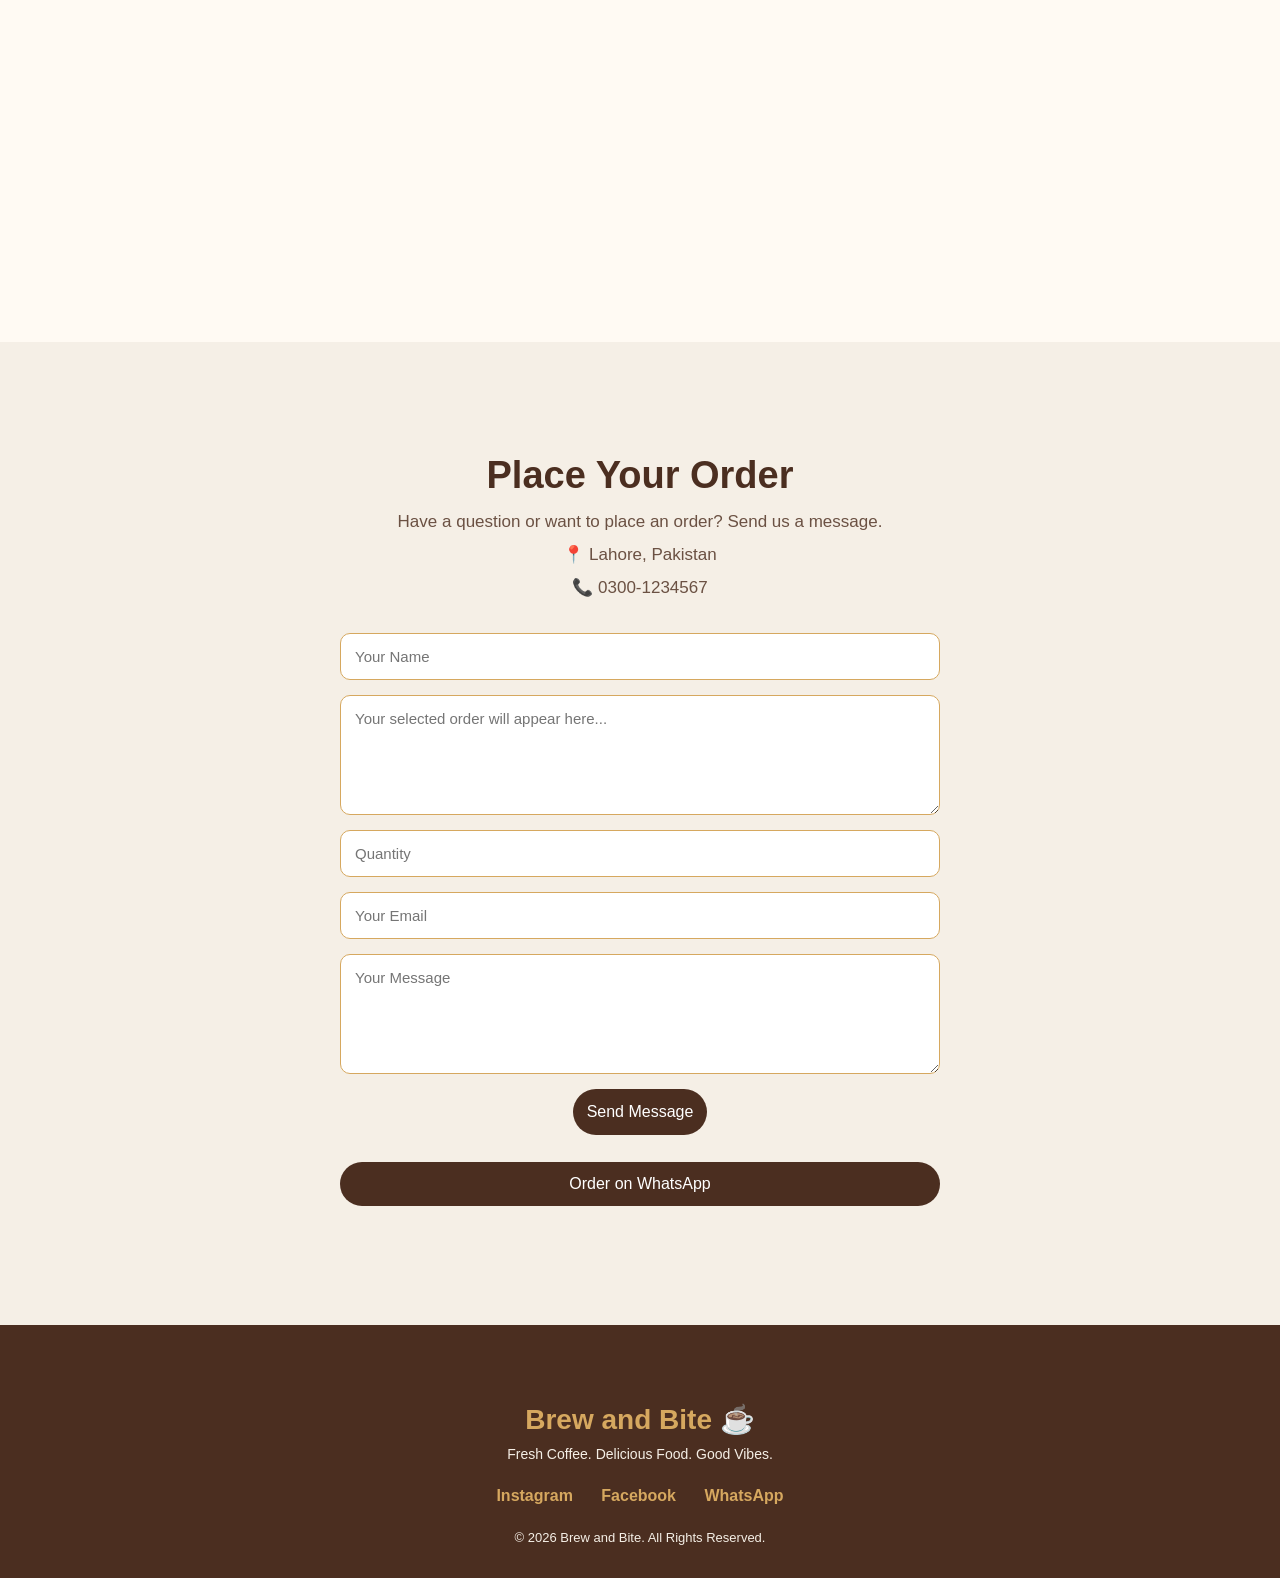
==== commit ef971e87: "Add files via upload" ====
--- a/index.html
+++ b/index.html
@@ -3,9 +3,19 @@
 
 <head>
    <title>Brew and Bite | Cafe</title>
+   <meta name="description"
+content="Brew and Bite is a cozy cafe serving fresh coffee, delicious food and sweet treats in Lahore, Pakistan.">
+<meta name="keywords"
+content="Brew and Bite, cafe, coffee, food, Lahore cafe, burgers, cake, sandwich">
+<meta name="viewport"
+content="width=device-width, initial-scale=1.0">
+
+   <link rel="icon" href="images/coffee.png">
     <link rel="stylesheet" href="style.css">
 </head>
-
+<button id="top-button" title="Back to top">
+    ↑
+</button>
 <body>
 
    <nav>
@@ -13,6 +23,7 @@
 
     <a href="#home">Home</a>
     <a href="#menu">Menu</a>
+    <a href="#special">Offers</a>
     <a href="#cart">Cart</a>
     <a href="#about">About</a>
      <a href="#hours">Hours</a>
@@ -37,10 +48,29 @@
 <section id="menu">
     <h2>Our Menu</h2>
 <p class="menu-intro">Freshly prepared favorites, made with love.</p>
+<div class="menu-filters">
+
+    <button class="filter-button active" data-category="all">
+        All
+    </button>
+
+    <button class="filter-button" data-category="coffee">
+        Coffee
+    </button>
+
+    <button class="filter-button" data-category="food">
+        Food
+    </button>
+
+    <button class="filter-button" data-category="dessert">
+        Desserts
+    </button>
+
+</div>
     <div class="menu-container">
 
-        <div class="menu-card">
-           <img src="images/coffee.png" alt="Coffee">
+       <div class="menu-card" data-category="coffee">
+    <img src="images/coffee.png" alt="Coffee">
 <h3>Coffee</h3>
             <p>Freshly brewed coffee</p>
             <div class="order-area">
@@ -50,9 +80,8 @@
 </a>
 </div>
         </div>
-
-        <div class="menu-card">
-            <img src="images/burger.png" alt="Burger">
+<div class="menu-card" data-category="food">
+    <img src="images/burger.png" alt="Burger">
 <h3>Burger</h3>
             <p>Juicy and delicious burger</p>
            <div class="order-area">
@@ -63,8 +92,8 @@
 </div>
         </div>
 
-        <div class="menu-card">
-           <img src="images/cake.png" alt="Chocolate Cake">
+        <div class="menu-card" data-category="dessert">
+    <img src="images/cake.png" alt="Chocolate Cake">
 <h3>Chocolate Cake</h3>
             <p>Rich chocolate cake</p>
            <div class="order-area">
@@ -75,8 +104,8 @@
 </div>
         </div>
 
-        <div class="menu-card">
-           <img src="images/sandwich.png" alt="Sandwich">
+        <div class="menu-card" data-category="food">
+    <img src="images/sandwich.png" alt="Sandwich">
 <h3>Sandwich</h3>
             <p>Fresh and crispy sandwich</p>
         <div class="order-area">
@@ -89,6 +118,26 @@
 
     </div>
 </section>
+<section id="special">
+
+    <div class="special-content">
+
+        <p class="special-tag">SPECIAL OFFER</p>
+
+        <h2>Sweet Treat of the Day 🍰</h2>
+
+        <p>
+            Enjoy our delicious Chocolate Cake with
+            your favorite freshly brewed coffee.
+        </p>
+
+        <a href="#menu" class="special-button">
+            Explore Our Menu
+        </a>
+
+    </div>
+
+</section>
 <section id="cart">
 
     <h2>Your Cart</h2>
@@ -109,9 +158,12 @@
         <strong>Total: Rs. <span id="cart-total">0</span></strong>
     </div>
 
-    <a href="#contact" class="checkout-button">
-        Proceed to Order
-    </a>
+   <a href="#contact" class="checkout-button" id="checkout-button">
+    Proceed to Order
+</a>
+<button class="clear-cart-button" id="clear-cart-button">
+    Clear Cart
+</button>
 
 </section>
 <section id="about">
@@ -201,15 +253,15 @@
     </p>
 
     <div class="map-box">
-        <iframe
-            src="https://www.google.com/maps?q=Lahore,Pakistan&output=embed"
-            width="100%"
-            height="300"
-            style="border:0;"
-            allowfullscreen=""
-            loading="lazy">
-        </iframe>
-    </div>
+    <iframe
+        src="https://www.google.com/maps?q=Lahore,Pakistan&output=embed"
+        width="100%"
+        height="300"
+        style="border:0;"
+        allowfullscreen=""
+        loading="lazy">
+    </iframe>
+</div>
 
 </section>
 <section id="contact">
@@ -221,22 +273,22 @@
 
     <div class="contact-form">
 
-    <input type="text" id="customer-name" placeholder="Your Name">
-
-    <textarea
-    id="order-item"
-    placeholder="Your selected order will appear here..."
-    readonly></textarea>
-
-    <input type="number" id="quantity" placeholder="Quantity" min="1">
-
-    <input type="email" id="customer-email" placeholder="Your Email">
-
-    <textarea id="customer-message" placeholder="Your Message"></textarea>
-
-    <button type="button" id="send-button">Send Message</button>
-
-    <p id="success-message"></p>
+   <input type="text" id="customer-name" placeholder="Your Name">
+
+<textarea id="order-item" placeholder="Your selected order will appear here..." readonly></textarea>
+
+<input type="number" id="quantity" placeholder="Quantity" min="1">
+
+<input type="email" id="customer-email" placeholder="Your Email">
+
+<textarea id="customer-message" placeholder="Your Message"></textarea>
+
+<button type="button" id="send-button">Send Message</button>
+<a href="#" id="whatsapp-button" class="whatsapp-button">
+    Order on WhatsApp
+</a>
+
+<p id="success-message"></p>
 
 </div>
 </section>
--- a/style.css
+++ b/style.css
@@ -1231,3 +1231,191 @@
     }
 
 }
+.quantity-controls {
+    display: flex;
+    align-items: center;
+    gap: 8px;
+    flex-wrap: wrap;
+    justify-content: center;
+}
+
+.quantity-button {
+    width: 32px;
+    height: 32px;
+    border: none;
+    border-radius: 50%;
+    background-color: #4b2e20;
+    color: white;
+    font-size: 20px;
+    cursor: pointer;
+    transition: 0.3s;
+}
+
+.quantity-button:hover {
+    background-color: #b88942;
+}
+
+.quantity-number {
+    min-width: 25px;
+    font-weight: bold;
+    color: #4b2e20;
+}
+
+.remove-item {
+    margin-left: 5px;
+}
+.clear-cart-button {
+    display: inline-block;
+    margin-left: 10px;
+    background-color: transparent;
+    color: #4b2e20;
+    border: 2px solid #4b2e20;
+    padding: 11px 24px;
+    border-radius: 25px;
+    font-size: 15px;
+    cursor: pointer;
+    transition: 0.3s;
+}
+
+.clear-cart-button:hover {
+    background-color: #4b2e20;
+    color: white;
+}
+.menu-filters {
+    display: flex;
+    justify-content: center;
+    gap: 12px;
+    flex-wrap: wrap;
+    margin-bottom: 35px;
+}
+
+.filter-button {
+    background-color: transparent;
+    color: #4b2e20;
+    border: 1px solid #b88942;
+    padding: 10px 22px;
+    border-radius: 25px;
+    cursor: pointer;
+    font-size: 15px;
+    transition: 0.3s;
+}
+
+.filter-button:hover,
+.filter-button.active {
+    background-color: #4b2e20;
+    color: white;
+}
+#special {
+    background-color: #4b2e20;
+    padding: 70px 20px;
+    text-align: center;
+}
+
+.special-content {
+    max-width: 700px;
+    margin: auto;
+}
+
+.special-tag {
+    color: #d6a85f;
+    font-weight: bold;
+    letter-spacing: 2px;
+}
+
+#special h2 {
+    color: white;
+    font-size: 38px;
+    margin: 15px 0;
+}
+
+#special p {
+    color: #f5efe6;
+    font-size: 17px;
+    line-height: 1.7;
+}
+
+.special-button {
+    display: inline-block;
+    margin-top: 20px;
+    background-color: #d6a85f;
+    color: #4b2e20;
+    text-decoration: none;
+    padding: 13px 28px;
+    border-radius: 25px;
+    font-weight: bold;
+    transition: 0.3s;
+}
+
+.special-button:hover {
+    background-color: white;
+    transform: translateY(-2px);
+}
+@media (max-width: 700px) {
+
+    .menu-filters {
+        gap: 8px;
+    }
+
+    .filter-button {
+        padding: 9px 17px;
+        font-size: 14px;
+    }
+
+    #special {
+        padding: 60px 20px;
+    }
+
+    #special h2 {
+        font-size: 30px;
+    }
+
+    #special p {
+        font-size: 15px;
+    }
+
+    .clear-cart-button {
+        margin-left: 0;
+        margin-top: 10px;
+    }
+.whatsapp-button {
+    margin-left: 0;
+    margin-right: 0;
+}
+}
+.whatsapp-button {
+    display: inline-block;
+    margin-top: 12px;
+    background-color: #4b2e20;
+    color: white;
+    text-decoration: none;
+    padding: 13px 28px;
+    border-radius: 25px;
+    font-size: 16px;
+    transition: 0.3s;
+}
+
+.whatsapp-button:hover {
+    background-color: #b88942;
+    transform: translateY(-2px);
+}
+#top-button {
+    position: fixed;
+    right: 25px;
+    bottom: 25px;
+    width: 45px;
+    height: 45px;
+    border: none;
+    border-radius: 50%;
+    background-color: #4b2e20;
+    color: white;
+    font-size: 22px;
+    cursor: pointer;
+    display: none;
+    z-index: 999;
+    transition: 0.3s;
+}
+
+#top-button:hover {
+    background-color: #b88942;
+    transform: translateY(-3px);
+}
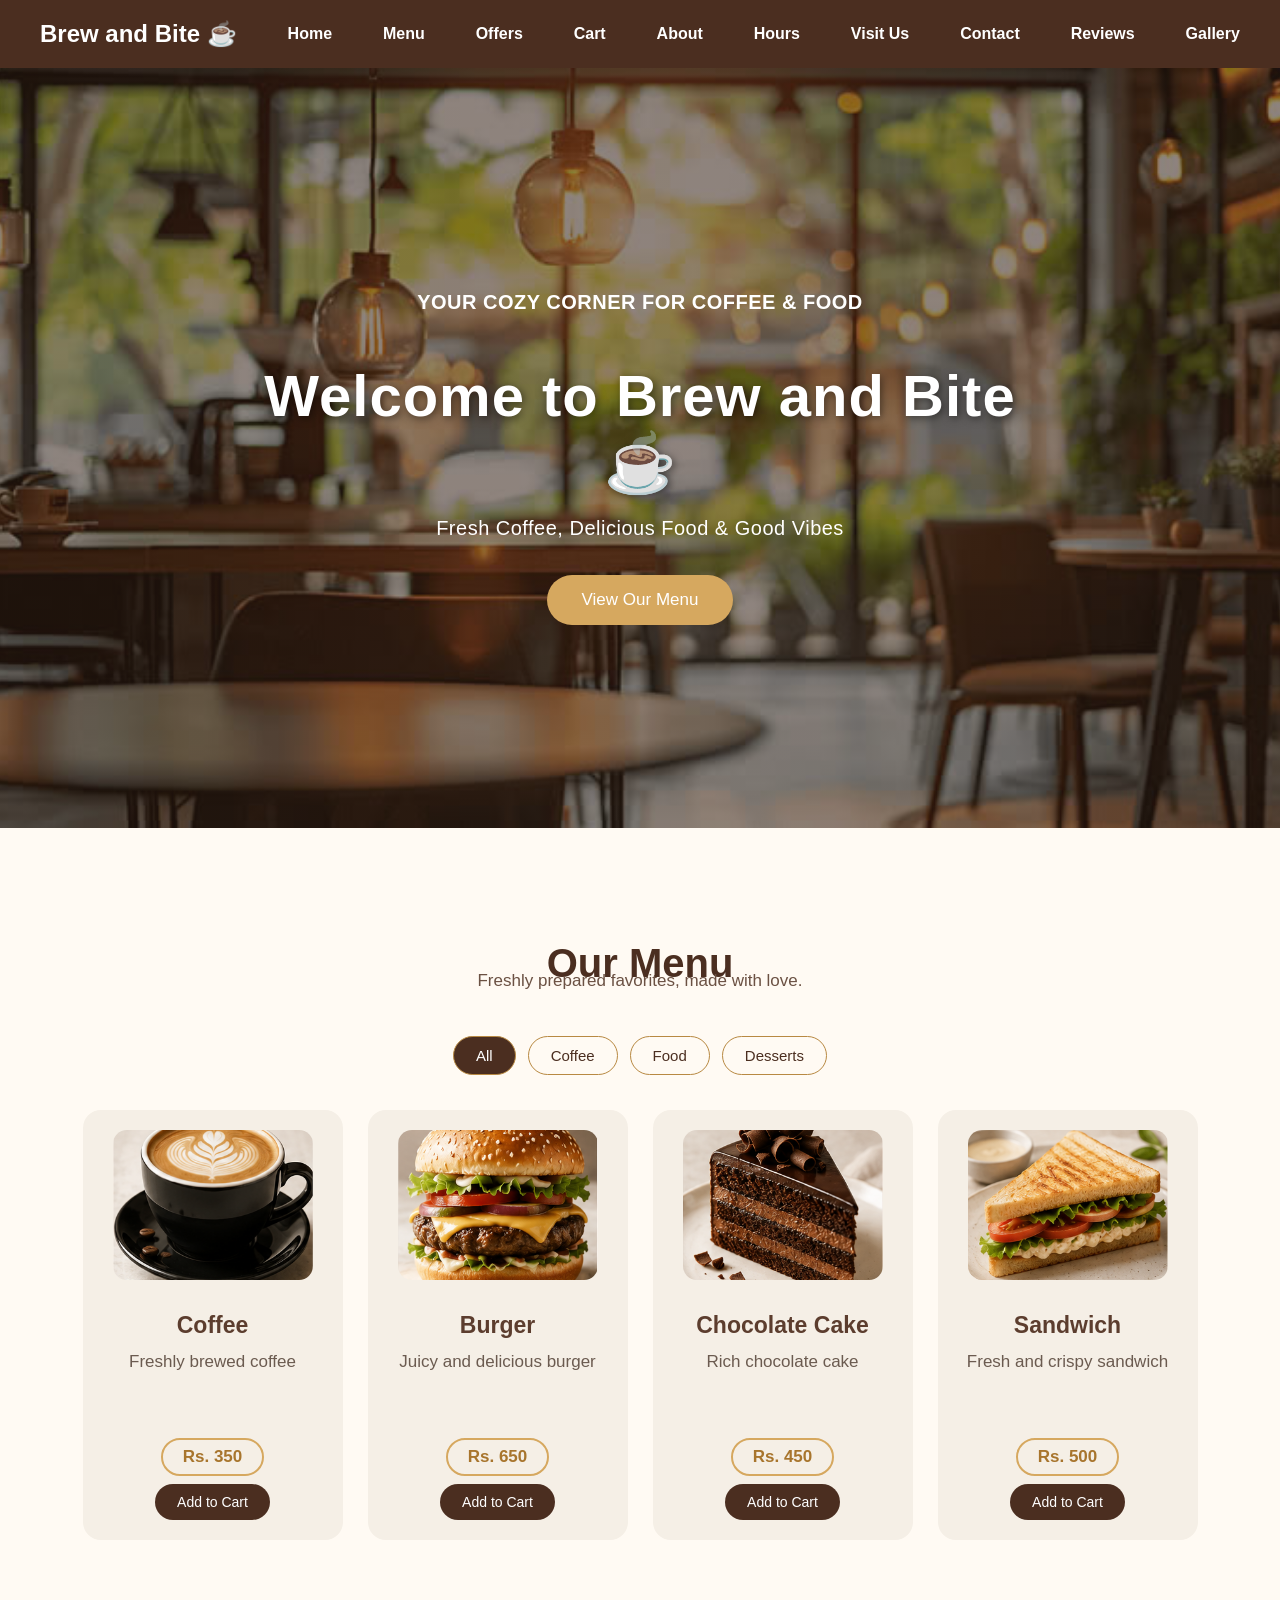
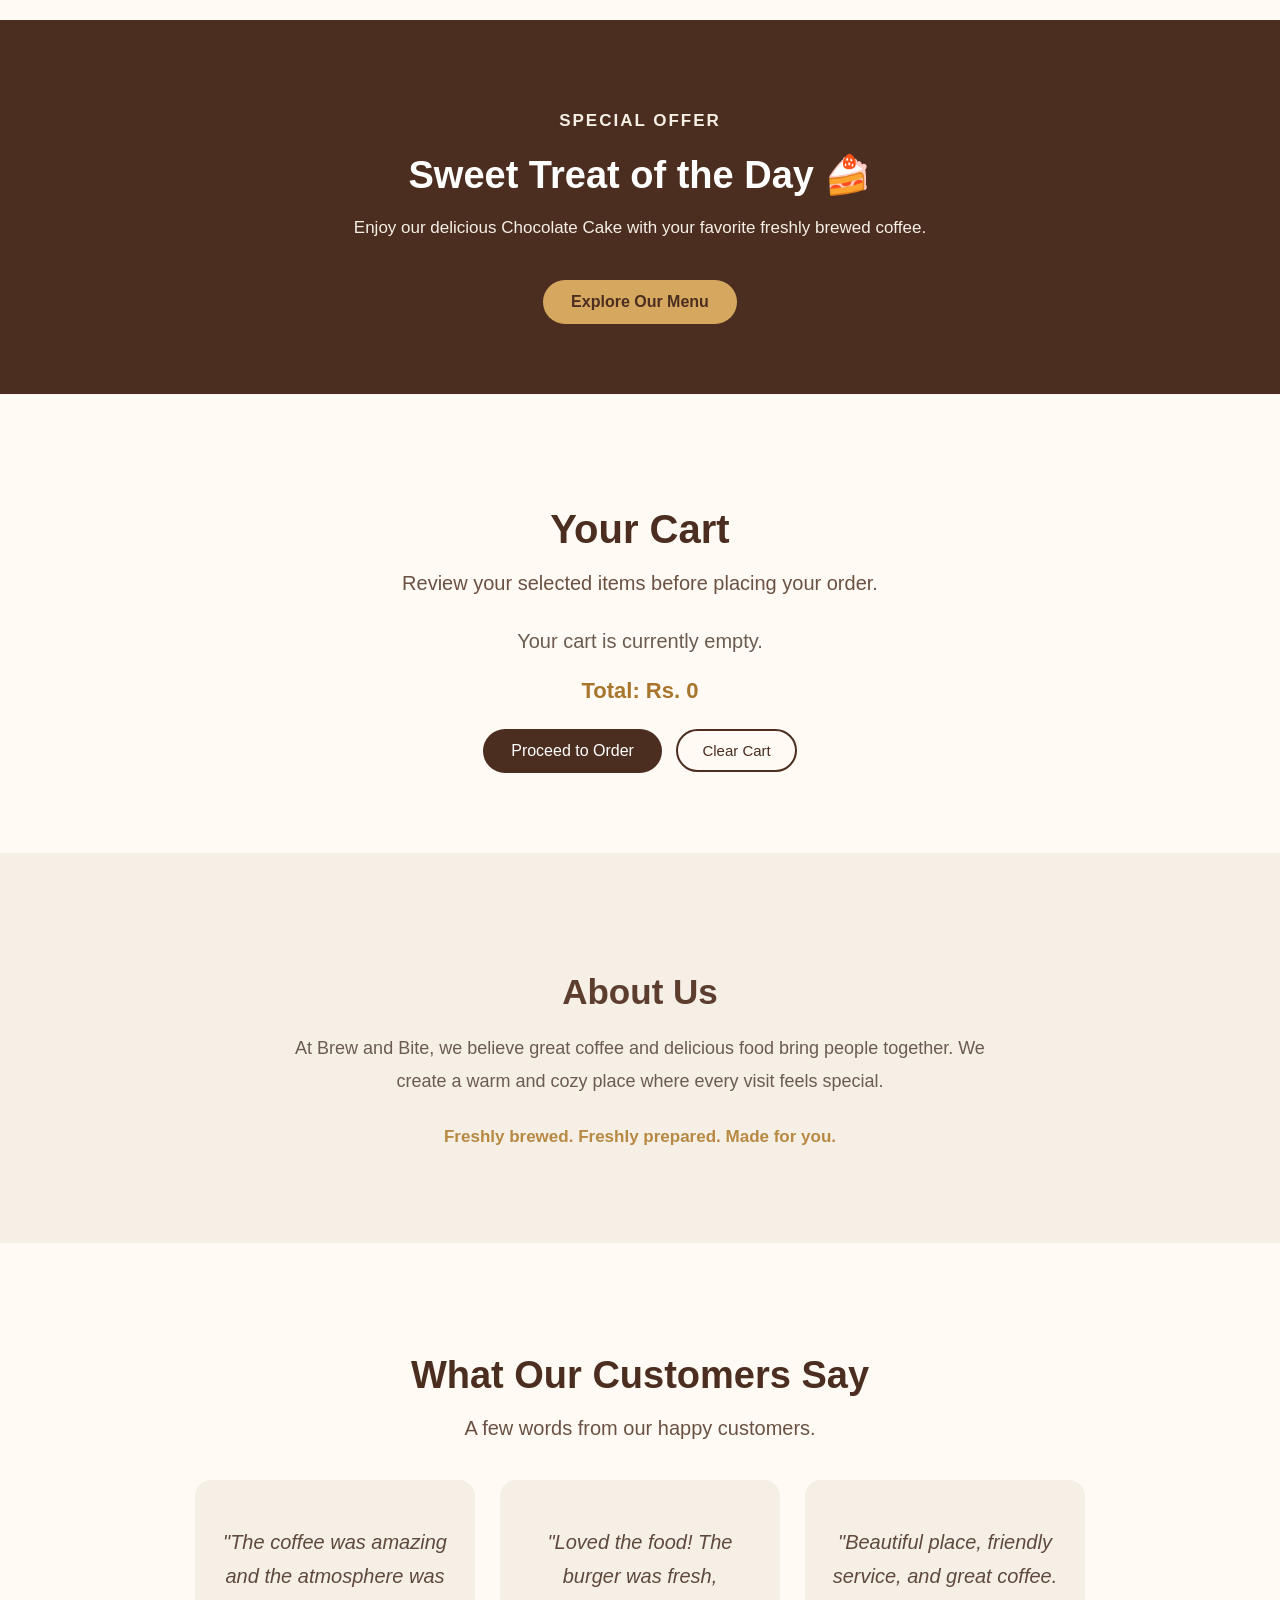
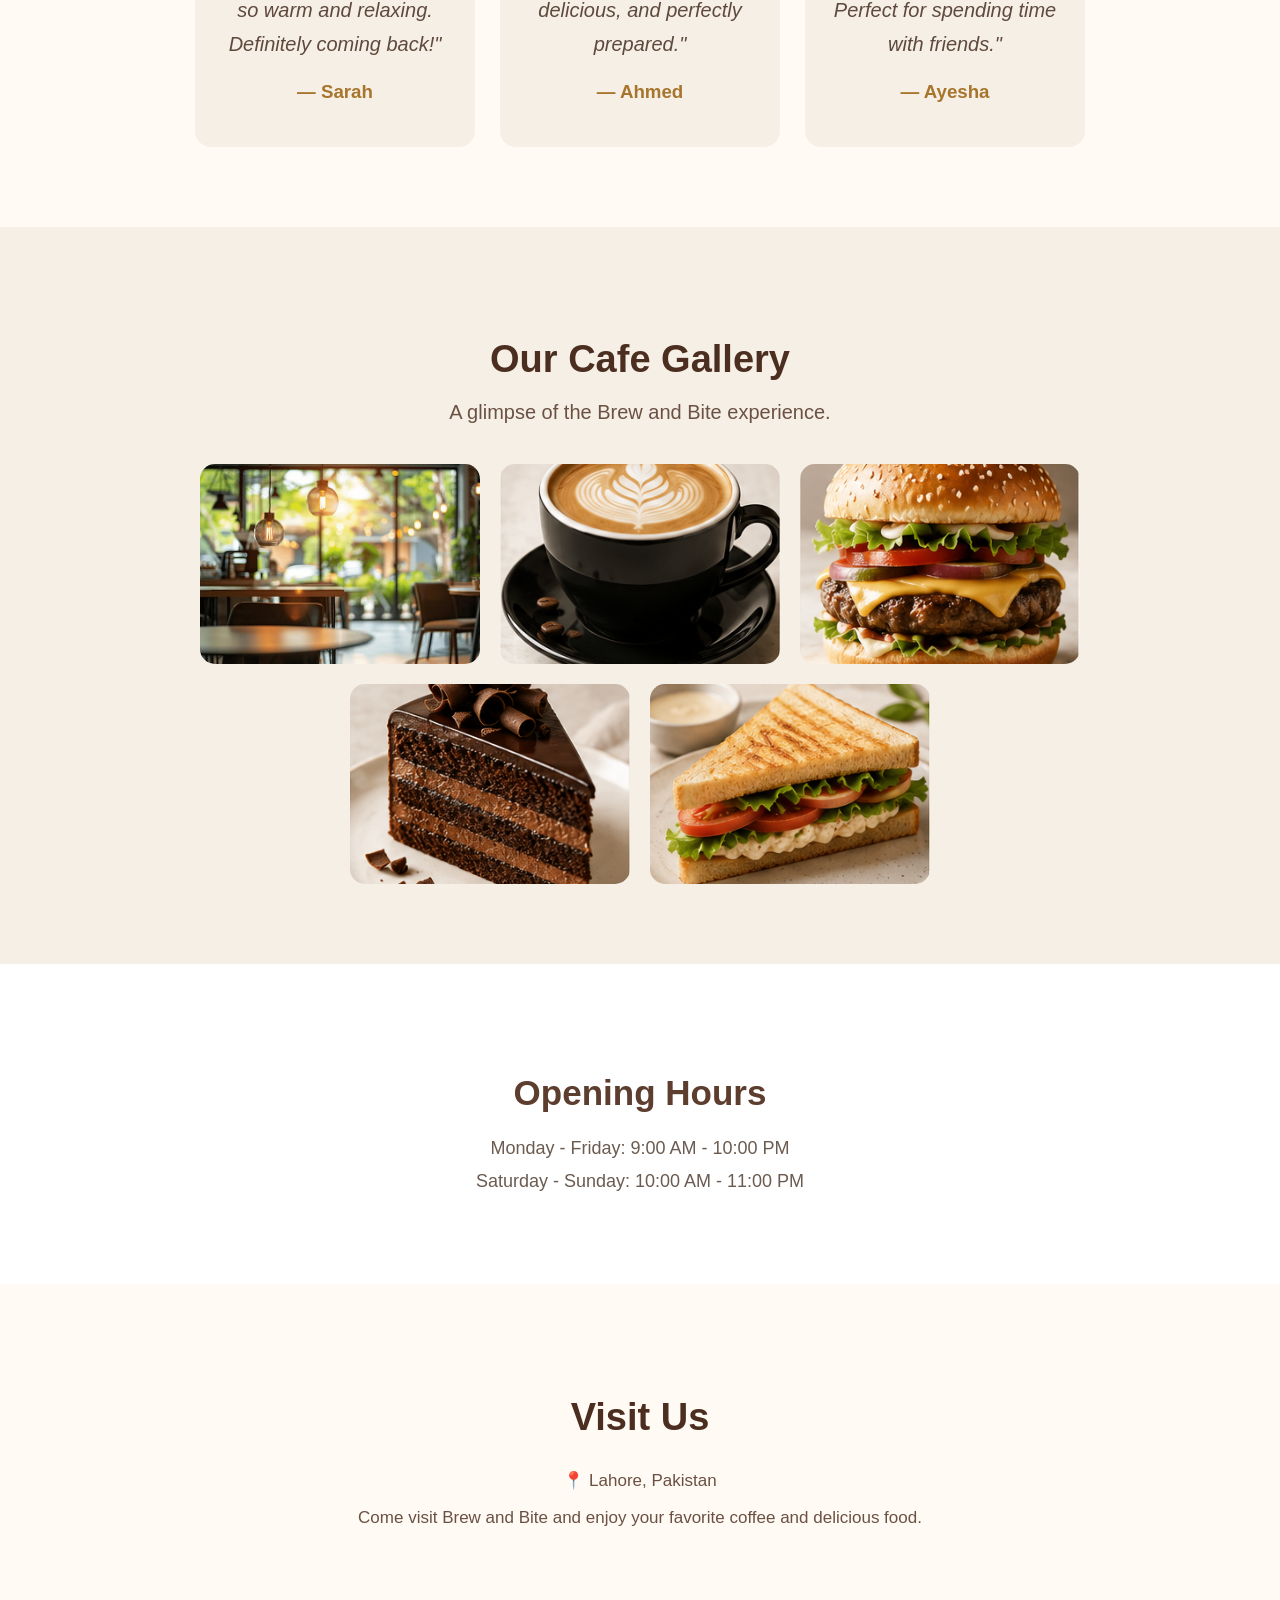
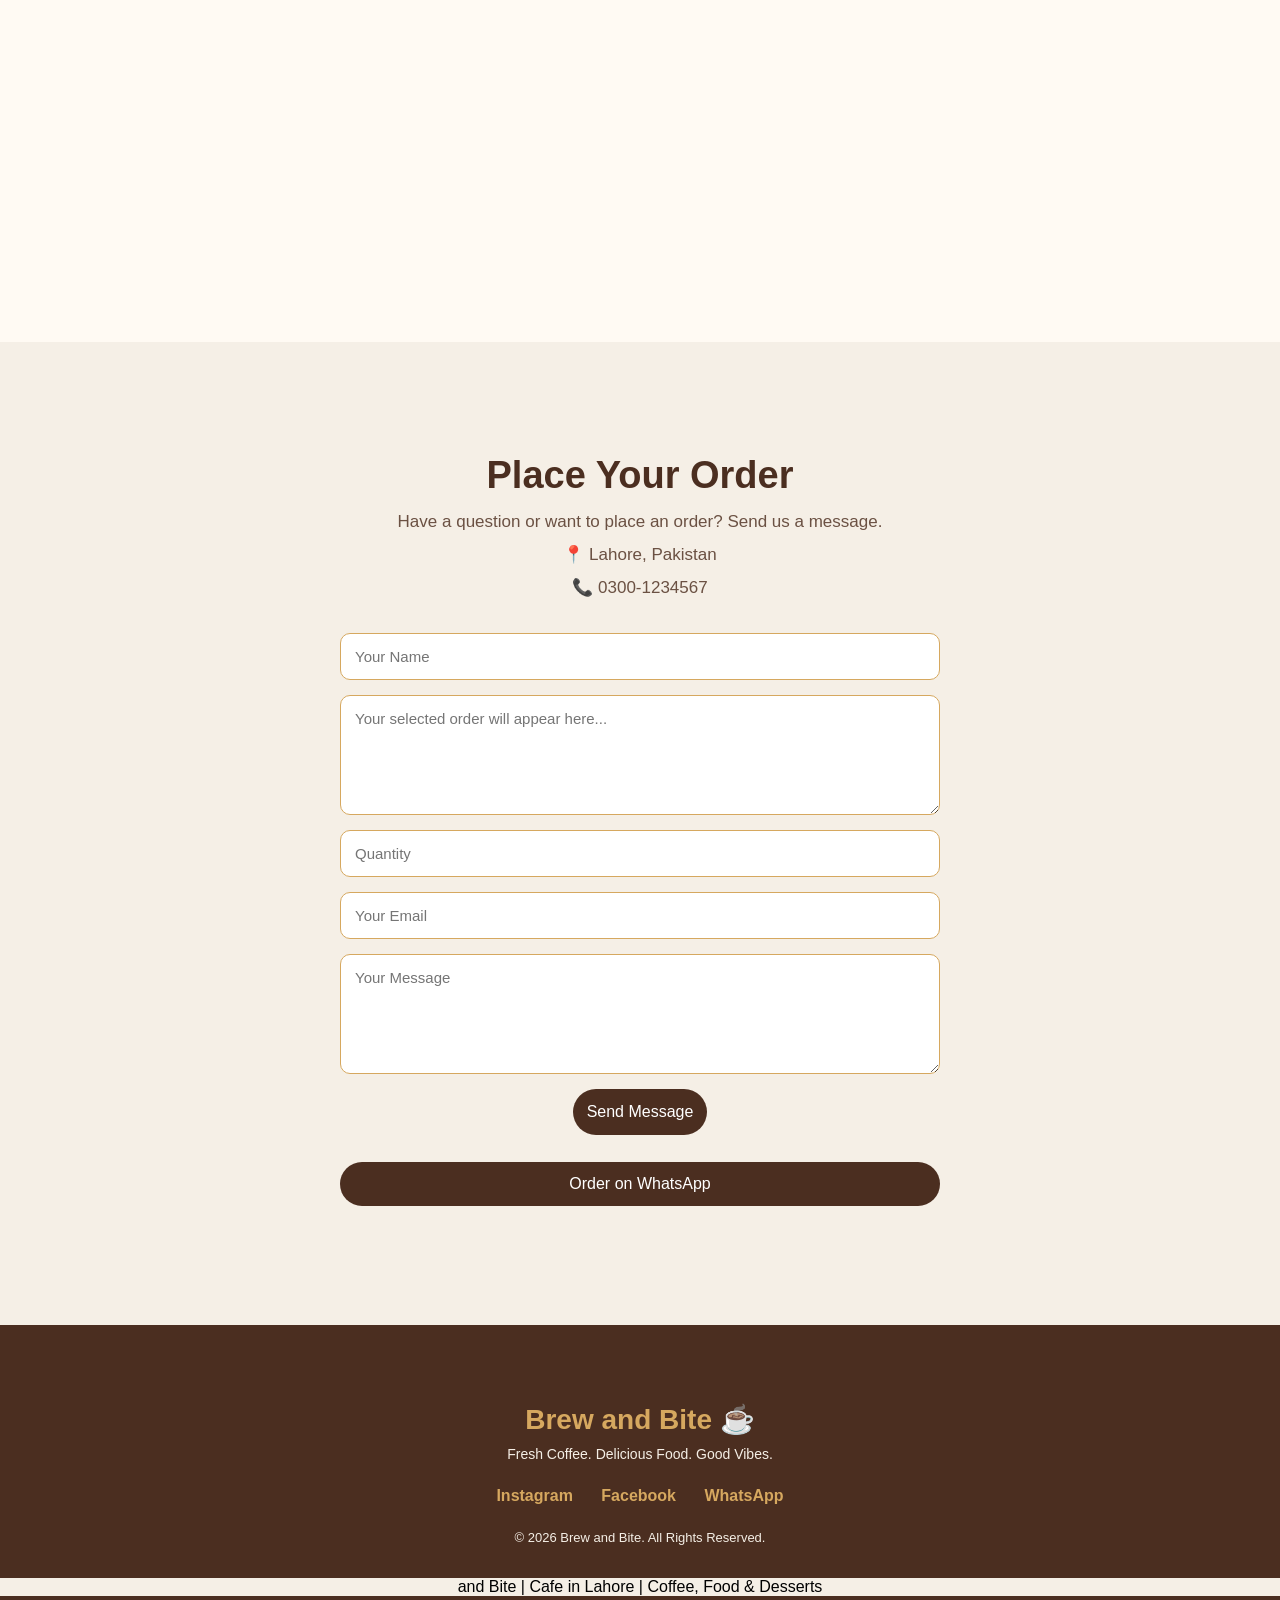
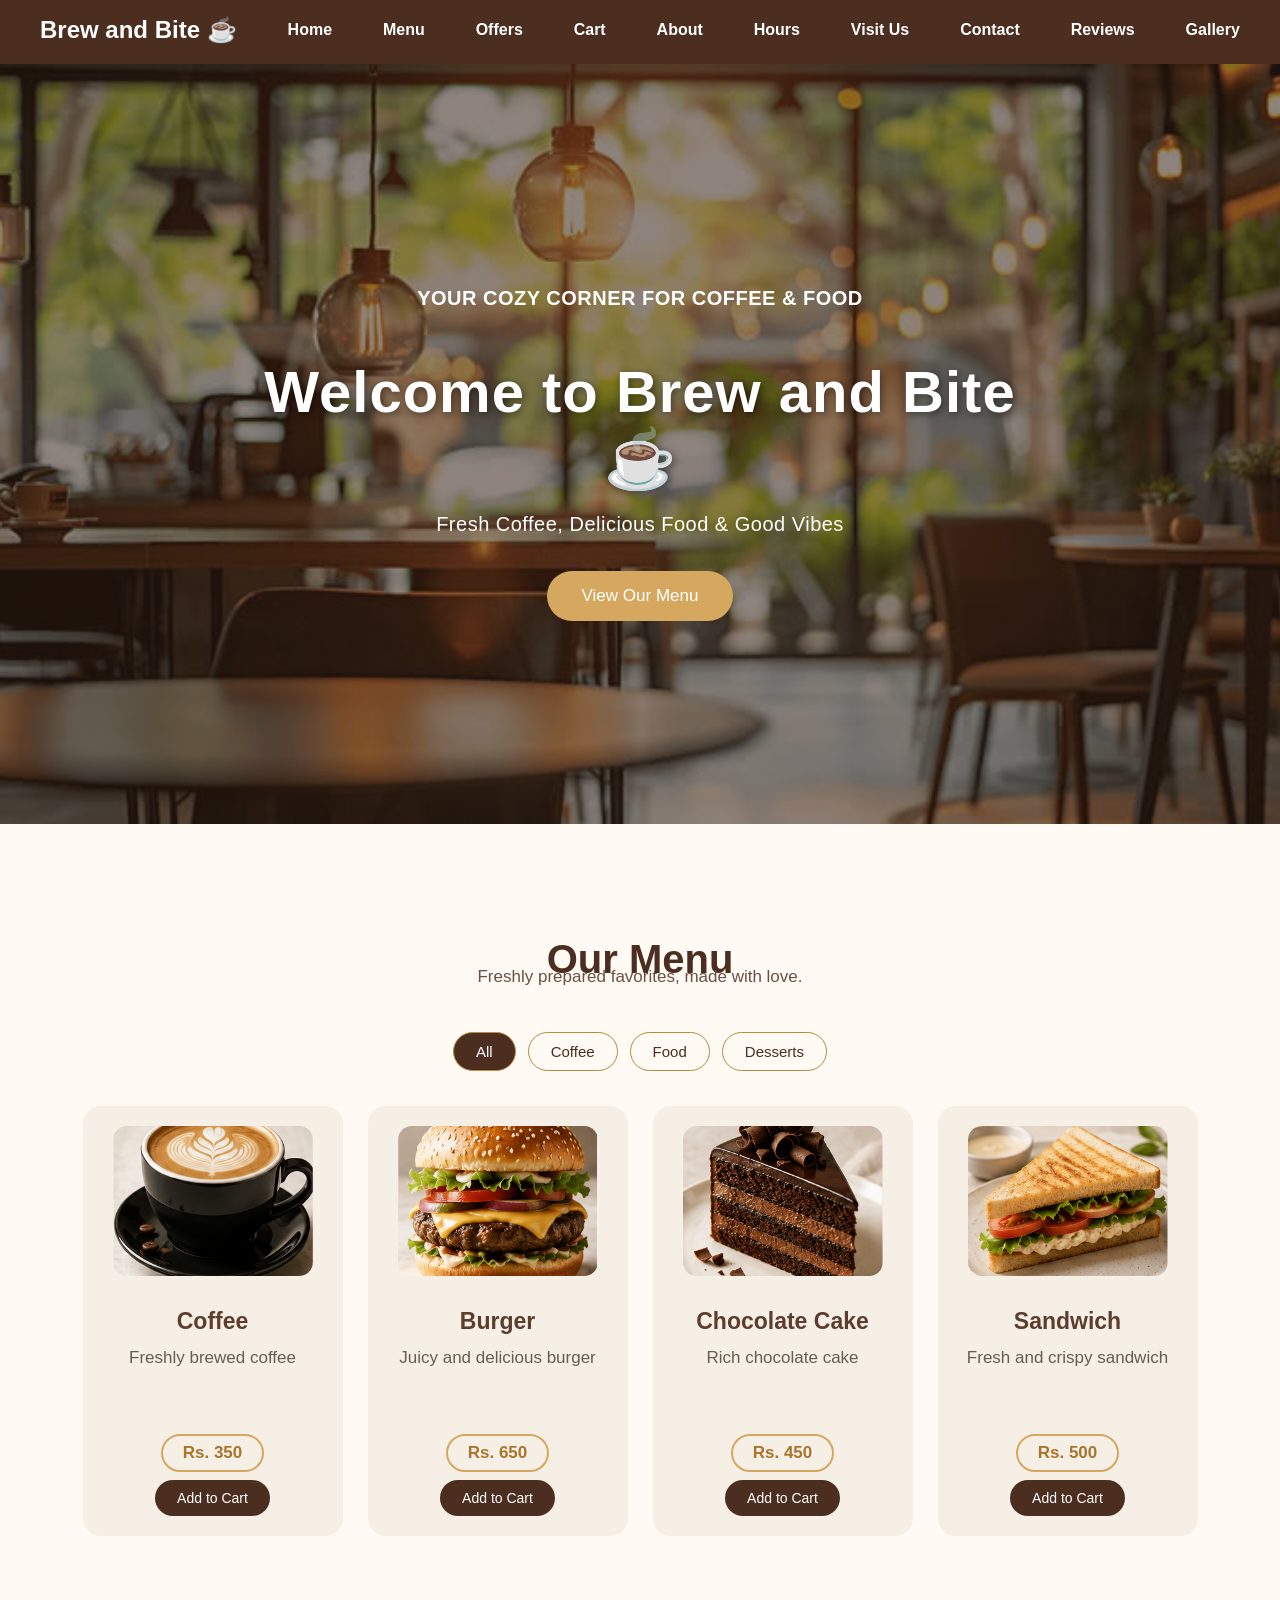
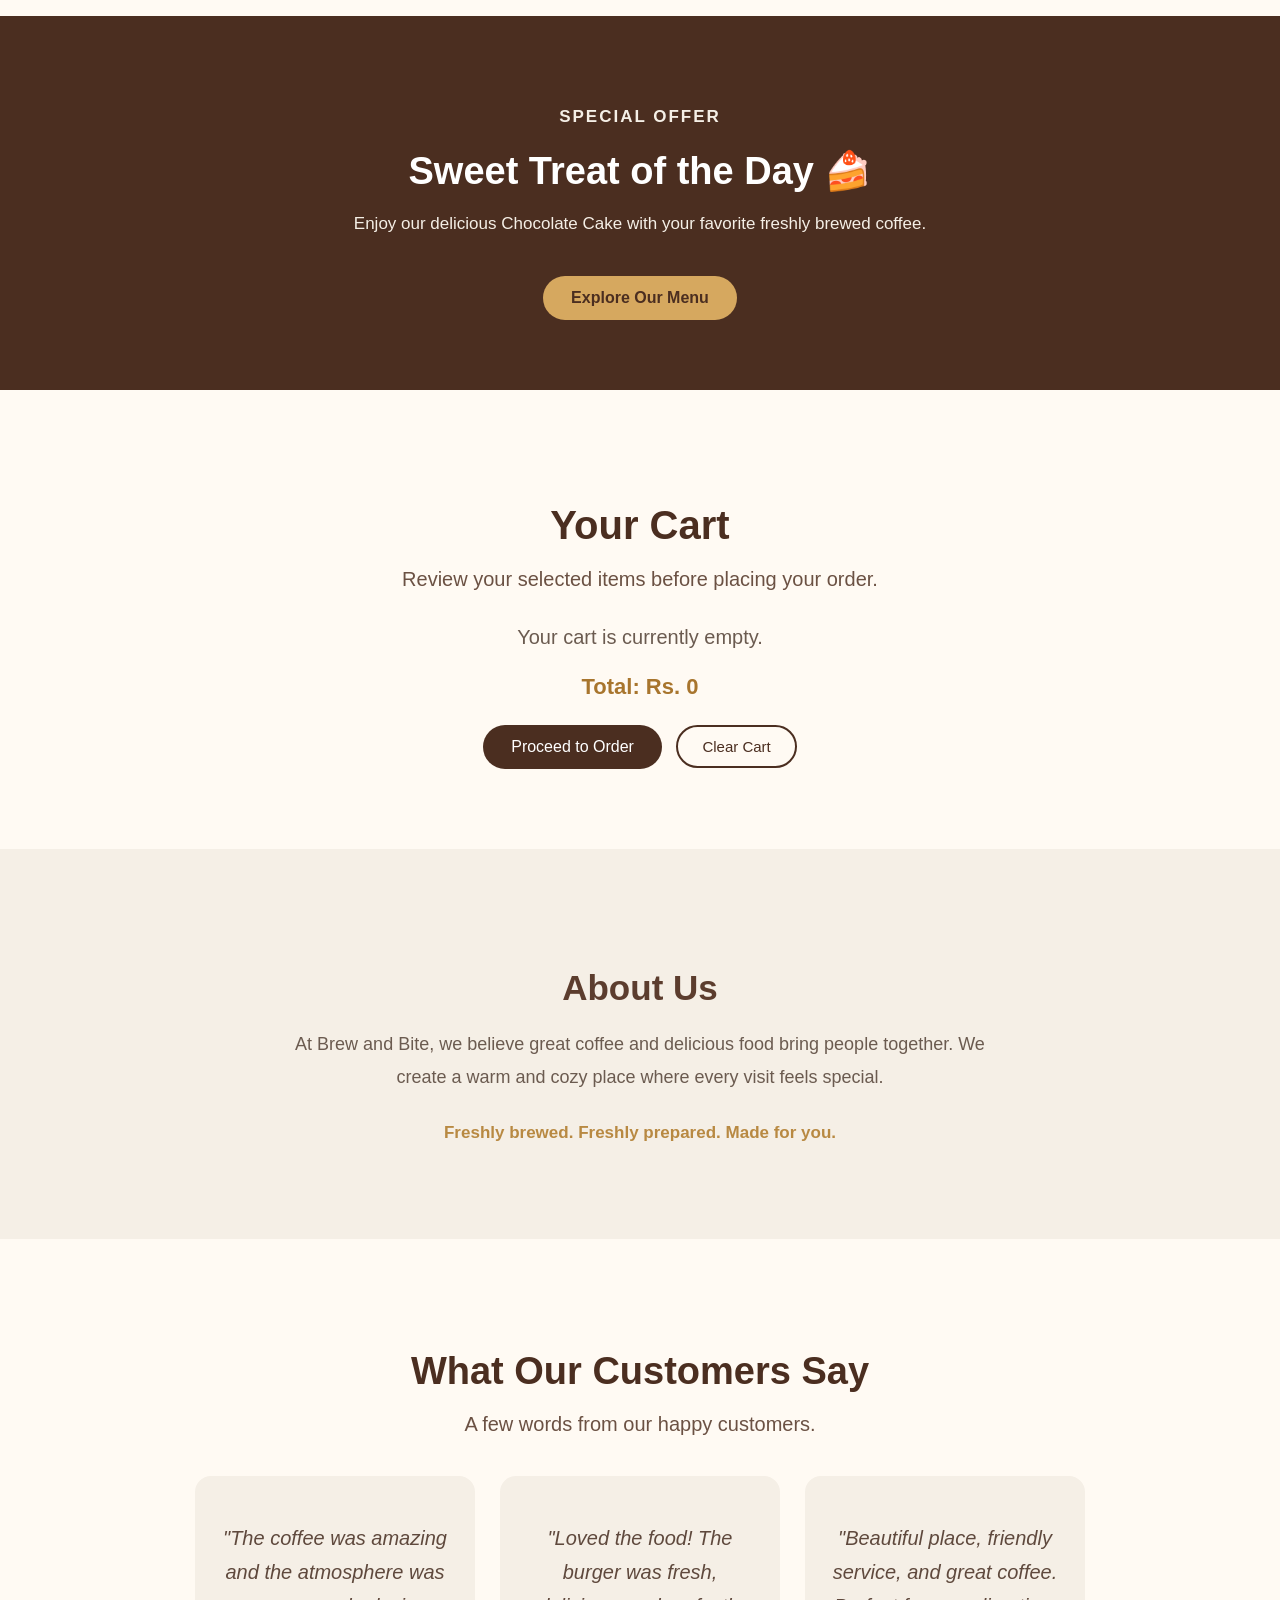
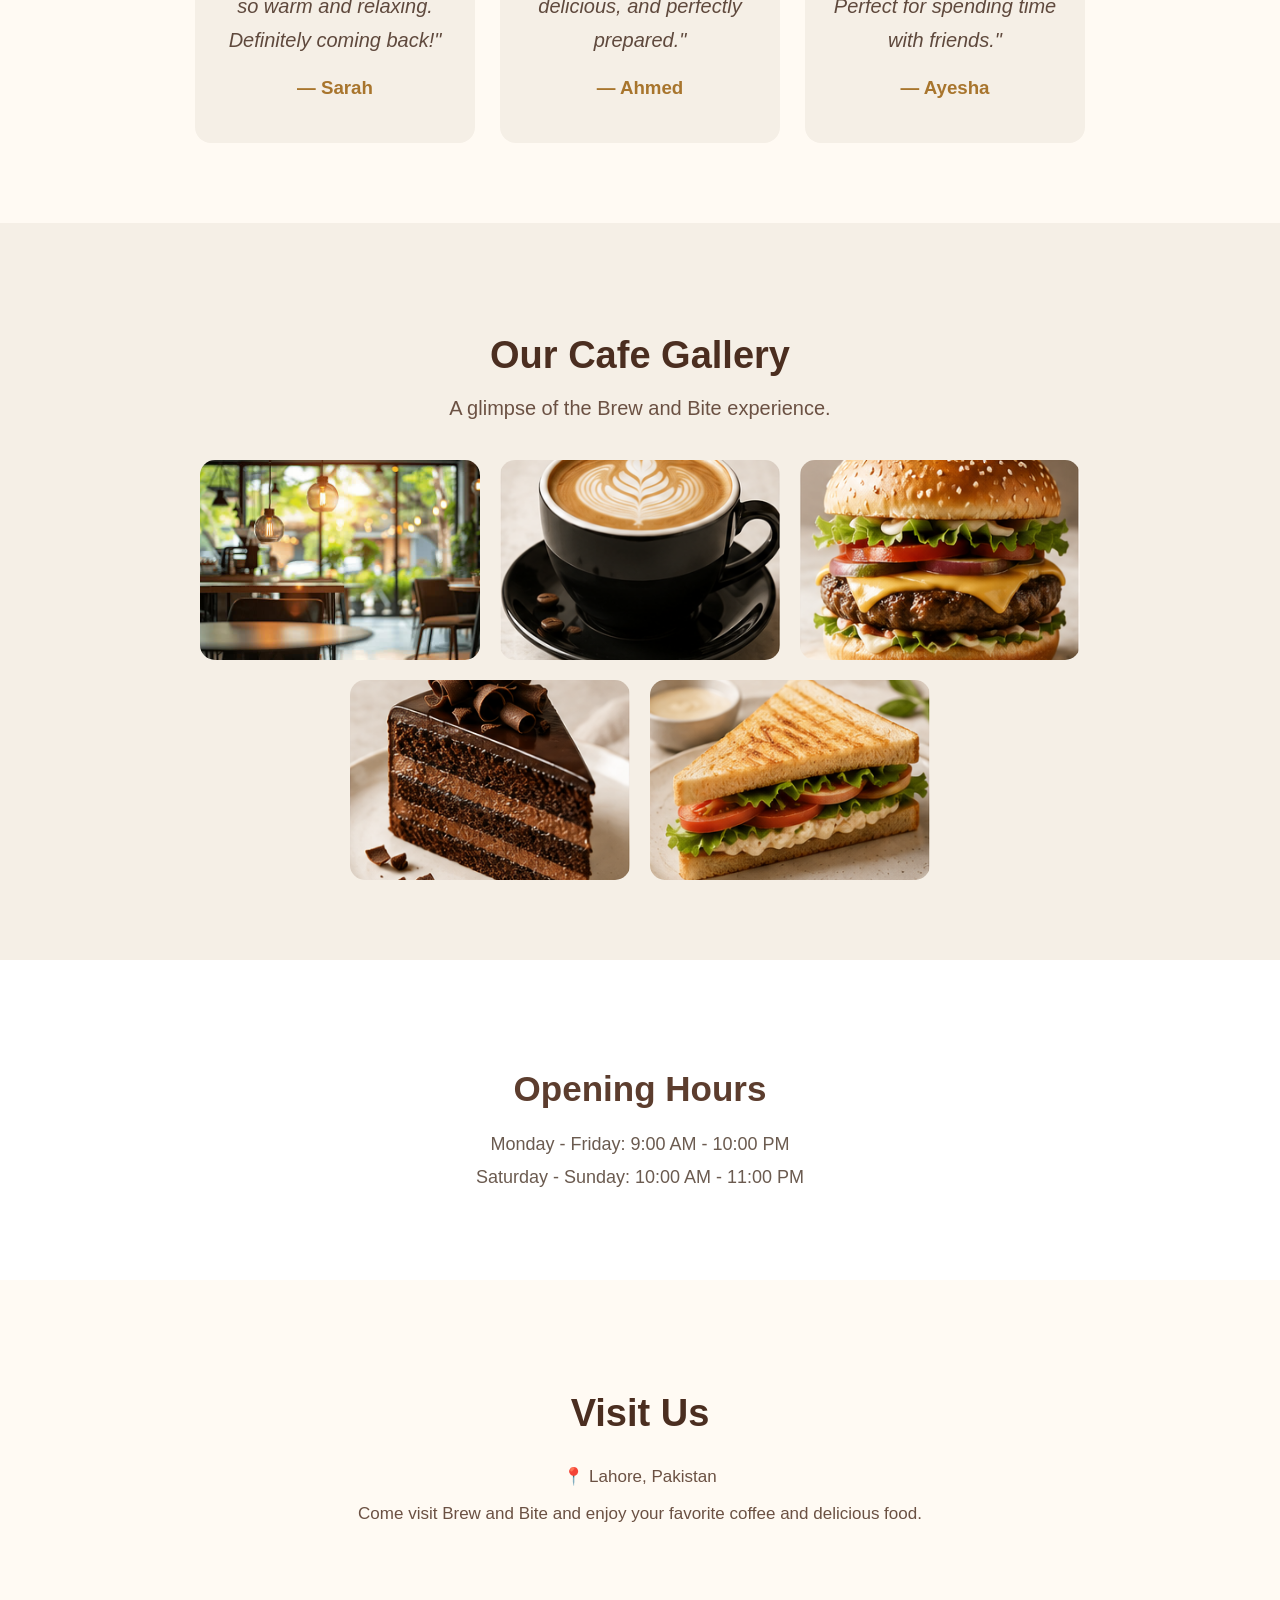
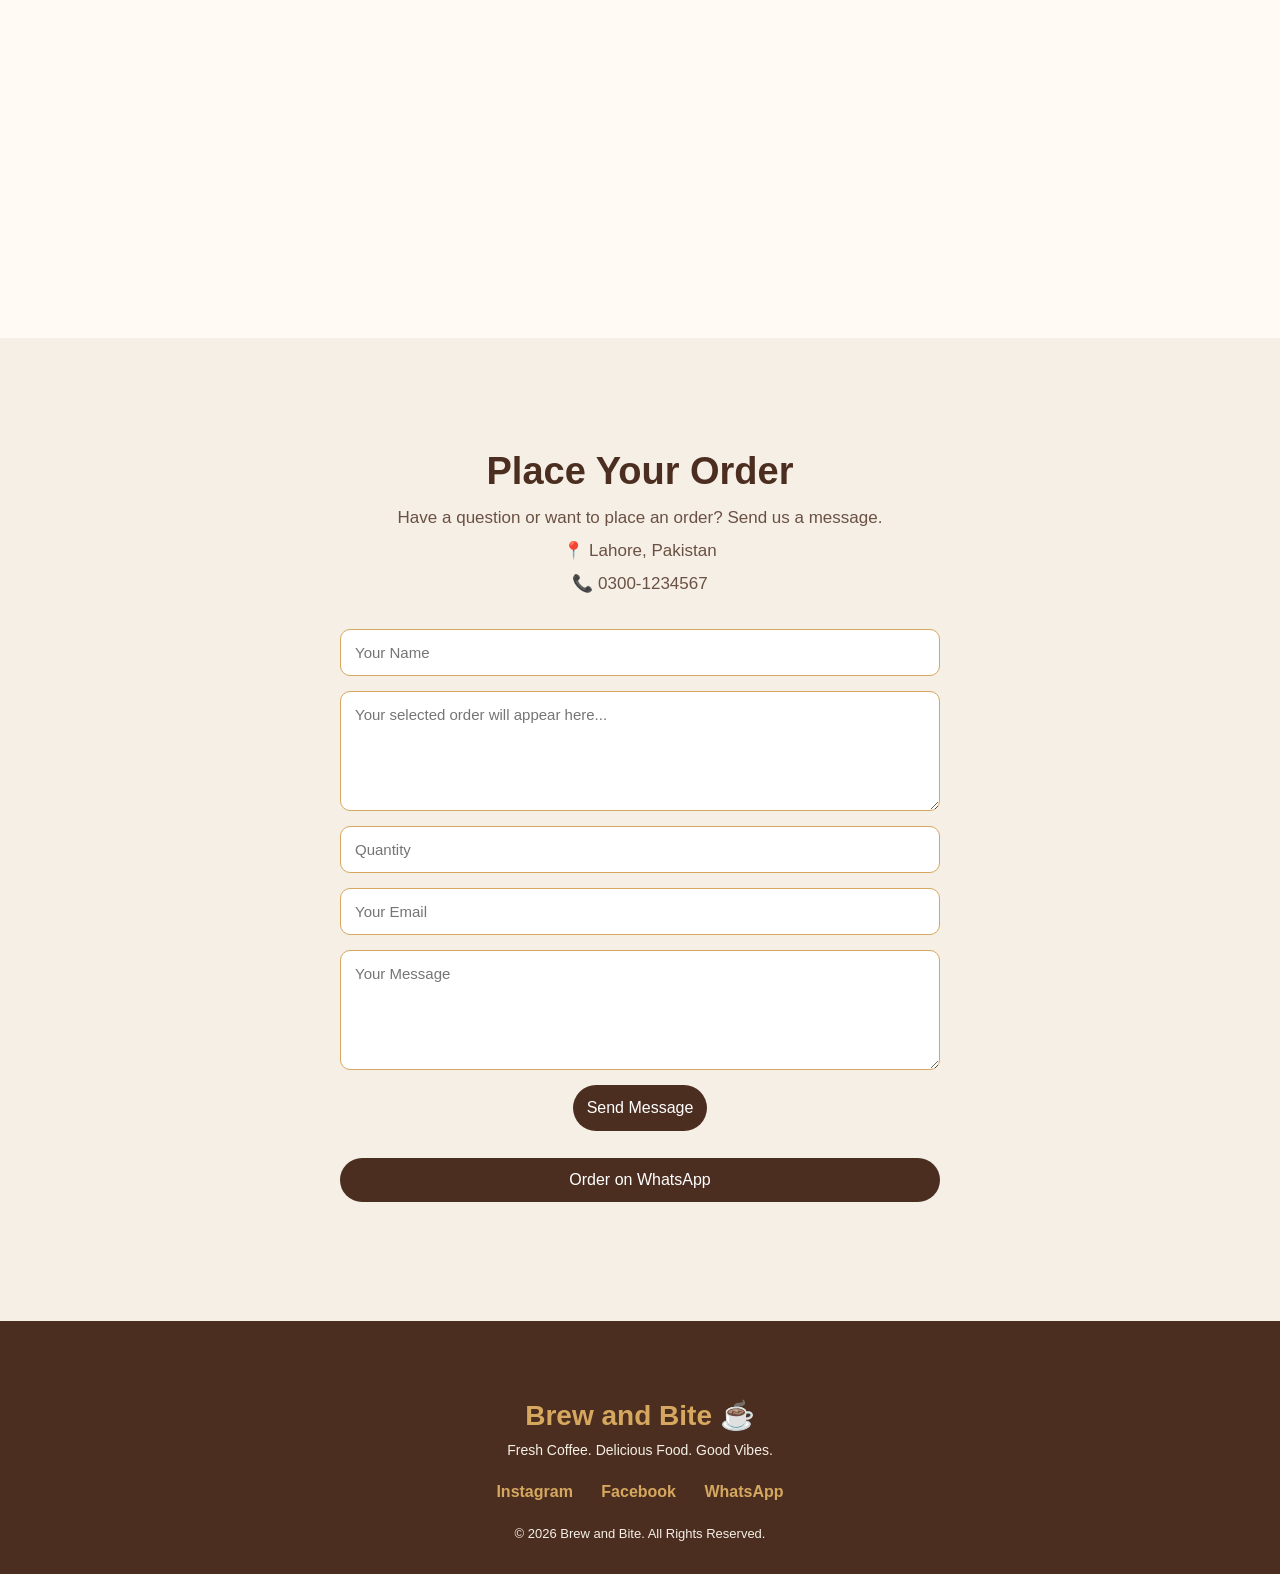
==== commit 836328cb: "Change greeting from 'Hello' to 'Goodbye'" ====
--- a/index.html
+++ b/index.html
@@ -2,14 +2,71 @@
 <html>
 
 <head>
-   <title>Brew and Bite | Cafe</title>
+ <title>Brew<!DOCTYPE html>
+<html>
+<script type="application/ld+json">
+{
+  "@context": "https://schema.org",
+  "@type": "CafeOrCoffeeShop",
+  "name": "Brew and Bite",
+  "url": "https://maryam-webb.github.io/brew-and-bite/",
+  "image": "https://maryam-webb.github.io/brew-and-bite/images/cafe.jpg",
+  "description": "Brew and Bite is a cozy cafe in Lahore serving freshly brewed coffee, delicious burgers, sandwiches, chocolate cake and sweet treats.",
+  "telephone": "+923001234567",
+  "address": {
+    "@type": "PostalAddress",
+    "addressLocality": "Lahore",
+    "addressCountry": "PK"
+  },
+  "openingHoursSpecification": [
+    {
+      "@type": "OpeningHoursSpecification",
+      "dayOfWeek": [
+        "Monday",
+        "Tuesday",
+        "Wednesday",
+        "Thursday",
+        "Friday"
+      ],
+      "opens": "09:00",
+      "closes": "22:00"
+    },
+    {
+      "@type": "OpeningHoursSpecification",
+      "dayOfWeek": [
+        "Saturday",
+        "Sunday"
+      ],
+      "opens": "10:00",
+      "closes": "23:00"
+    }
+  ]
+}
+</script>
+<head>
+ <title>Brew and Bite | Cafe in Lahore | Coffee, Food & Desserts</title>
+   <meta name="google-site-verification" content="D7vXOihC7ZDmXzMIViBrV3sGKDb7SZbV8BQJyKYcvpQ" />
    <meta name="description"
-content="Brew and Bite is a cozy cafe serving fresh coffee, delicious food and sweet treats in Lahore, Pakistan.">
+content="Brew and Bite is a cozy cafe in Lahore serving freshly brewed coffee, delicious burgers, sandwiches, chocolate cake and sweet treats.">
 <meta name="keywords"
-content="Brew and Bite, cafe, coffee, food, Lahore cafe, burgers, cake, sandwich">
+content="Brew and Bite, cafe in Lahore, Lahore cafe, coffee, burgers, sandwiches, chocolate cake, desserts">
 <meta name="viewport"
 content="width=device-width, initial-scale=1.0">
-
+<link rel="canonical" href="https://maryam-webb.github.io/brew-and-bite/">
+<meta property="og:title"
+content="Brew and Bite | Cafe in Lahore">
+
+<meta property="og:description"
+content="Fresh coffee, delicious food and sweet treats at Brew and Bite in Lahore.">
+
+<meta property="og:image"
+content="https://maryam-webb.github.io/brew-and-bite/images/cafe.jpg">
+
+<meta property="og:url"
+content="https://maryam-webb.github.io/brew-and-bite/">
+
+<meta property="og:type"
+content="website">
    <link rel="icon" href="images/coffee.png">
     <link rel="stylesheet" href="style.css">
 </head>
@@ -70,7 +127,7 @@
     <div class="menu-container">
 
        <div class="menu-card" data-category="coffee">
-    <img src="images/coffee.png" alt="Coffee">
+    <img src="images/coffee.png" alt="Freshly brewed coffee at Brew and Bite">
 <h3>Coffee</h3>
             <p>Freshly brewed coffee</p>
             <div class="order-area">
@@ -81,7 +138,7 @@
 </div>
         </div>
 <div class="menu-card" data-category="food">
-    <img src="images/burger.png" alt="Burger">
+    <img src="images/burger.png" alt="Fresh burger at Brew and Bite">
 <h3>Burger</h3>
             <p>Juicy and delicious burger</p>
            <div class="order-area">
@@ -93,7 +150,7 @@
         </div>
 
         <div class="menu-card" data-category="dessert">
-    <img src="images/cake.png" alt="Chocolate Cake">
+    <img src="images/cake.png" alt="Chocolate cake at Brew and Bite">
 <h3>Chocolate Cake</h3>
             <p>Rich chocolate cake</p>
            <div class="order-area">
@@ -105,7 +162,7 @@
         </div>
 
         <div class="menu-card" data-category="food">
-    <img src="images/sandwich.png" alt="Sandwich">
+    <img src="images/sandwich.png" alt="Fresh sandwich at Brew and Bite">
 <h3>Sandwich</h3>
             <p>Fresh and crispy sandwich</p>
         <div class="order-area">
@@ -222,15 +279,15 @@
 
     <div class="gallery-container">
 
-        <img src="images/cafe.jpg" alt="Cafe">
-
-        <img src="images/coffee.png" alt="Coffee">
-
-        <img src="images/burger.png" alt="Burger">
-
-        <img src="images/cake.png" alt="Chocolate Cake">
-
-        <img src="images/sandwich.png" alt="Sandwich">
+        <img src="images/cafe.jpg" alt="Brew and Bite cafe in Lahore">
+
+        <img src="images/coffee.png" alt="Freshly brewed coffee at Brew and Bite">
+
+        <img src="images/burger.png" alt="Fresh burger at Brew and Bite">
+
+        <img src="images/cake.png" alt="Chocolate cake at Brew and Bite">
+
+        <img src="images/sandwich.png" alt="Fresh sandwich at Brew and Bite">
 
     </div>
 
@@ -311,4 +368,328 @@
 </footer>
 <script src="script.js"></script>
 </body>
-</html>+</html> and Bite | Cafe in Lahore | Coffee, Food & Desserts</title>
+   <meta name="google-site-verification" content="D7vXOihC7ZDmXzMIViBrV3sGKDb7SZbV8BQJyKYcvpQ" />
+   <meta name="description"
+content="Brew and Bite is a cozy cafe in Lahore serving freshly brewed coffee, delicious burgers, sandwiches, chocolate cake and sweet treats.">
+<meta name="keywords"
+content="Brew and Bite, cafe in Lahore, Lahore cafe, coffee, burgers, sandwiches, chocolate cake, desserts">
+<meta name="viewport"
+content="width=device-width, initial-scale=1.0">
+<link rel="canonical" href="https://maryam-webb.github.io/brew-and-bite/">
+<meta property="og:title"
+content="Brew and Bite | Cafe in Lahore">
+
+<meta property="og:description"
+content="Fresh coffee, delicious food and sweet treats at Brew and Bite in Lahore.">
+
+<meta property="og:image"
+content="https://maryam-webb.github.io/brew-and-bite/images/cafe.jpg">
+
+<meta property="og:url"
+content="https://maryam-webb.github.io/brew-and-bite/">
+
+<meta property="og:type"
+content="website">
+   <link rel="icon" href="images/coffee.png">
+    <link rel="stylesheet" href="style.css">
+</head>
+<button id="top-button" title="Back to top">
+    ↑
+</button>
+<body>
+
+   <nav>
+    <h2>Brew and Bite ☕</h2>
+
+    <a href="#home">Home</a>
+    <a href="#menu">Menu</a>
+    <a href="#special">Offers</a>
+    <a href="#cart">Cart</a>
+    <a href="#about">About</a>
+     <a href="#hours">Hours</a>
+     <a href="#location">Visit Us</a>
+    <a href="#contact">Contact</a>
+    <a href="#reviews">Reviews</a>
+<a href="#gallery">Gallery</a>
+</nav>
+
+<section id="home">
+
+    <div class="hero-content">
+        <p class="hero-tagline">YOUR COZY CORNER FOR COFFEE & FOOD</p>
+        <h1>Welcome to Brew and Bite ☕</h1>
+
+        <p>Fresh Coffee, Delicious Food & Good Vibes</p>
+
+       <a href="#menu" class="menu-button">View Our Menu</a>
+    </div>
+
+</section>
+<section id="menu">
+    <h2>Our Menu</h2>
+<p class="menu-intro">Freshly prepared favorites, made with love.</p>
+<div class="menu-filters">
+
+    <button class="filter-button active" data-category="all">
+        All
+    </button>
+
+    <button class="filter-button" data-category="coffee">
+        Coffee
+    </button>
+
+    <button class="filter-button" data-category="food">
+        Food
+    </button>
+
+    <button class="filter-button" data-category="dessert">
+        Desserts
+    </button>
+
+</div>
+    <div class="menu-container">
+
+       <div class="menu-card" data-category="coffee">
+    <img src="images/coffee.png" alt="Freshly brewed coffee at Brew and Bite">
+<h3>Coffee</h3>
+            <p>Freshly brewed coffee</p>
+            <div class="order-area">
+    <strong>Rs. 350</strong>
+   <a href="#cart" class="order-button" data-item="Coffee" data-price="350">
+    Add to Cart
+</a>
+</div>
+        </div>
+<div class="menu-card" data-category="food">
+    <img src="images/burger.png" alt="Fresh burger at Brew and Bite">
+<h3>Burger</h3>
+            <p>Juicy and delicious burger</p>
+           <div class="order-area">
+    <strong>Rs. 650</strong>
+   <a href="#cart" class="order-button" data-item="Burger" data-price="650">
+    Add to Cart
+</a>
+</div>
+        </div>
+
+        <div class="menu-card" data-category="dessert">
+    <img src="images/cake.png" alt="Chocolate cake at Brew and Bite">
+<h3>Chocolate Cake</h3>
+            <p>Rich chocolate cake</p>
+           <div class="order-area">
+    <strong>Rs. 450</strong>
+    <a href="#cart" class="order-button" data-item="Chocolate Cake" data-price="450">
+    Add to Cart
+</a>
+</div>
+        </div>
+
+        <div class="menu-card" data-category="food">
+    <img src="images/sandwich.png" alt="Fresh sandwich at Brew and Bite">
+<h3>Sandwich</h3>
+            <p>Fresh and crispy sandwich</p>
+        <div class="order-area">
+    <strong>Rs. 500</strong>
+    <a href="#cart" class="order-button" data-item="Sandwich" data-price="500">
+    Add to Cart
+</a>
+</div>
+        </div>
+
+    </div>
+</section>
+<section id="special">
+
+    <div class="special-content">
+
+        <p class="special-tag">SPECIAL OFFER</p>
+
+        <h2>Sweet Treat of the Day 🍰</h2>
+
+        <p>
+            Enjoy our delicious Chocolate Cake with
+            your favorite freshly brewed coffee.
+        </p>
+
+        <a href="#menu" class="special-button">
+            Explore Our Menu
+        </a>
+
+    </div>
+
+</section>
+<section id="cart">
+
+    <h2>Your Cart</h2>
+
+    <p class="cart-intro">
+        Review your selected items before placing your order.
+    </p>
+
+    <div id="cart-items">
+
+        <p id="empty-cart">
+            Your cart is currently empty.
+        </p>
+
+    </div>
+
+    <div class="cart-total">
+        <strong>Total: Rs. <span id="cart-total">0</span></strong>
+    </div>
+
+   <a href="#contact" class="checkout-button" id="checkout-button">
+    Proceed to Order
+</a>
+<button class="clear-cart-button" id="clear-cart-button">
+    Clear Cart
+</button>
+
+</section>
+<section id="about">
+    <h2>About Us</h2>
+    <p>
+    At Brew and Bite, we believe great coffee and delicious food
+    bring people together. We create a warm and cozy place where
+    every visit feels special.
+</p>
+<p class="about-highlight">Freshly brewed. Freshly prepared. Made for you.</p>
+</section>
+<section id="reviews">
+
+    <h2>What Our Customers Say</h2>
+
+    <p class="reviews-intro">
+        A few words from our happy customers.
+    </p>
+
+    <div class="reviews-container">
+
+        <div class="review-card">
+            <p>
+                "The coffee was amazing and the atmosphere was
+                so warm and relaxing. Definitely coming back!"
+            </p>
+            <h3>— Sarah</h3>
+        </div>
+
+        <div class="review-card">
+            <p>
+                "Loved the food! The burger was fresh, delicious,
+                and perfectly prepared."
+            </p>
+            <h3>— Ahmed</h3>
+        </div>
+
+        <div class="review-card">
+            <p>
+                "Beautiful place, friendly service, and great
+                coffee. Perfect for spending time with friends."
+            </p>
+            <h3>— Ayesha</h3>
+        </div>
+
+    </div>
+
+</section>
+<section id="gallery">
+
+    <h2>Our Cafe Gallery</h2>
+
+    <p class="gallery-intro">
+        A glimpse of the Brew and Bite experience.
+    </p>
+
+    <div class="gallery-container">
+
+        <img src="images/cafe.jpg" alt="Brew and Bite cafe in Lahore">
+
+        <img src="images/coffee.png" alt="Freshly brewed coffee at Brew and Bite">
+
+        <img src="images/burger.png" alt="Fresh burger at Brew and Bite">
+
+        <img src="images/cake.png" alt="Chocolate cake at Brew and Bite">
+
+        <img src="images/sandwich.png" alt="Fresh sandwich at Brew and Bite">
+
+    </div>
+
+</section>
+<section id="hours">
+    <h2>Opening Hours</h2>
+
+    <p>Monday - Friday: 9:00 AM - 10:00 PM</p>
+    <p>Saturday - Sunday: 10:00 AM - 11:00 PM</p>
+</section>
+<section id="location">
+
+    <h2>Visit Us</h2>
+
+    <p>📍 Lahore, Pakistan</p>
+
+    <p>
+        Come visit Brew and Bite and enjoy your favorite coffee
+        and delicious food.
+    </p>
+
+    <div class="map-box">
+    <iframe
+        src="https://www.google.com/maps?q=Lahore,Pakistan&output=embed"
+        width="100%"
+        height="300"
+        style="border:0;"
+        allowfullscreen=""
+        loading="lazy">
+    </iframe>
+</div>
+
+</section>
+<section id="contact">
+    <h2>Place Your Order</h2>
+    <p>Have a question or want to place an order? Send us a message.</p>
+
+    <p>📍 Lahore, Pakistan</p>
+    <p>📞 0300-1234567</p>
+
+    <div class="contact-form">
+
+   <input type="text" id="customer-name" placeholder="Your Name">
+
+<textarea id="order-item" placeholder="Your selected order will appear here..." readonly></textarea>
+
+<input type="number" id="quantity" placeholder="Quantity" min="1">
+
+<input type="email" id="customer-email" placeholder="Your Email">
+
+<textarea id="customer-message" placeholder="Your Message"></textarea>
+
+<button type="button" id="send-button">Send Message</button>
+<a href="#" id="whatsapp-button" class="whatsapp-button">
+    Order on WhatsApp
+</a>
+
+<p id="success-message"></p>
+
+</div>
+</section>
+<footer>
+
+    <h3>Brew and Bite ☕</h3>
+
+    <p>Fresh Coffee. Delicious Food. Good Vibes.</p>
+
+    <div class="social-links">
+        <a href="#">Instagram</a>
+        <a href="#">Facebook</a>
+        <a href="#">WhatsApp</a>
+    </div>
+
+    <p class="copyright">
+        © 2026 Brew and Bite. All Rights Reserved.
+    </p>
+
+</footer>
+<script src="script.js"></script>
+</body>
+</html>
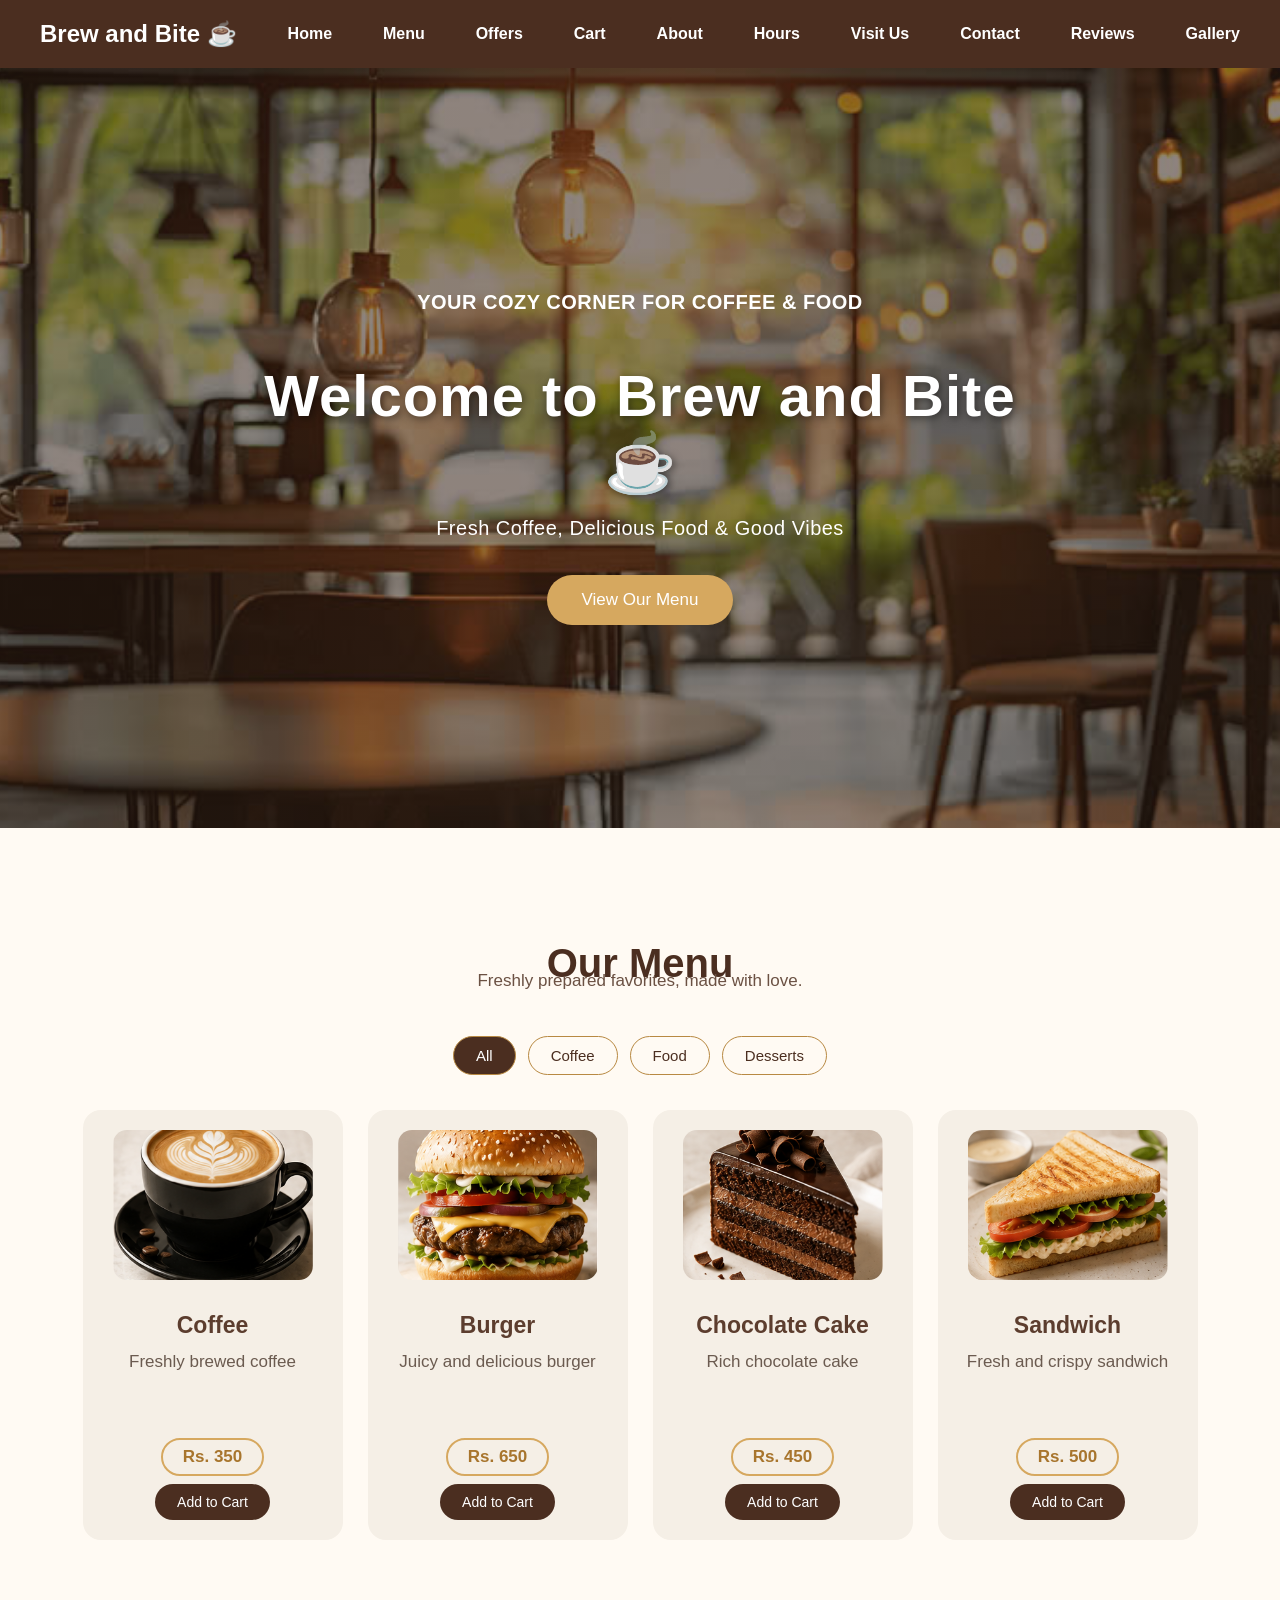
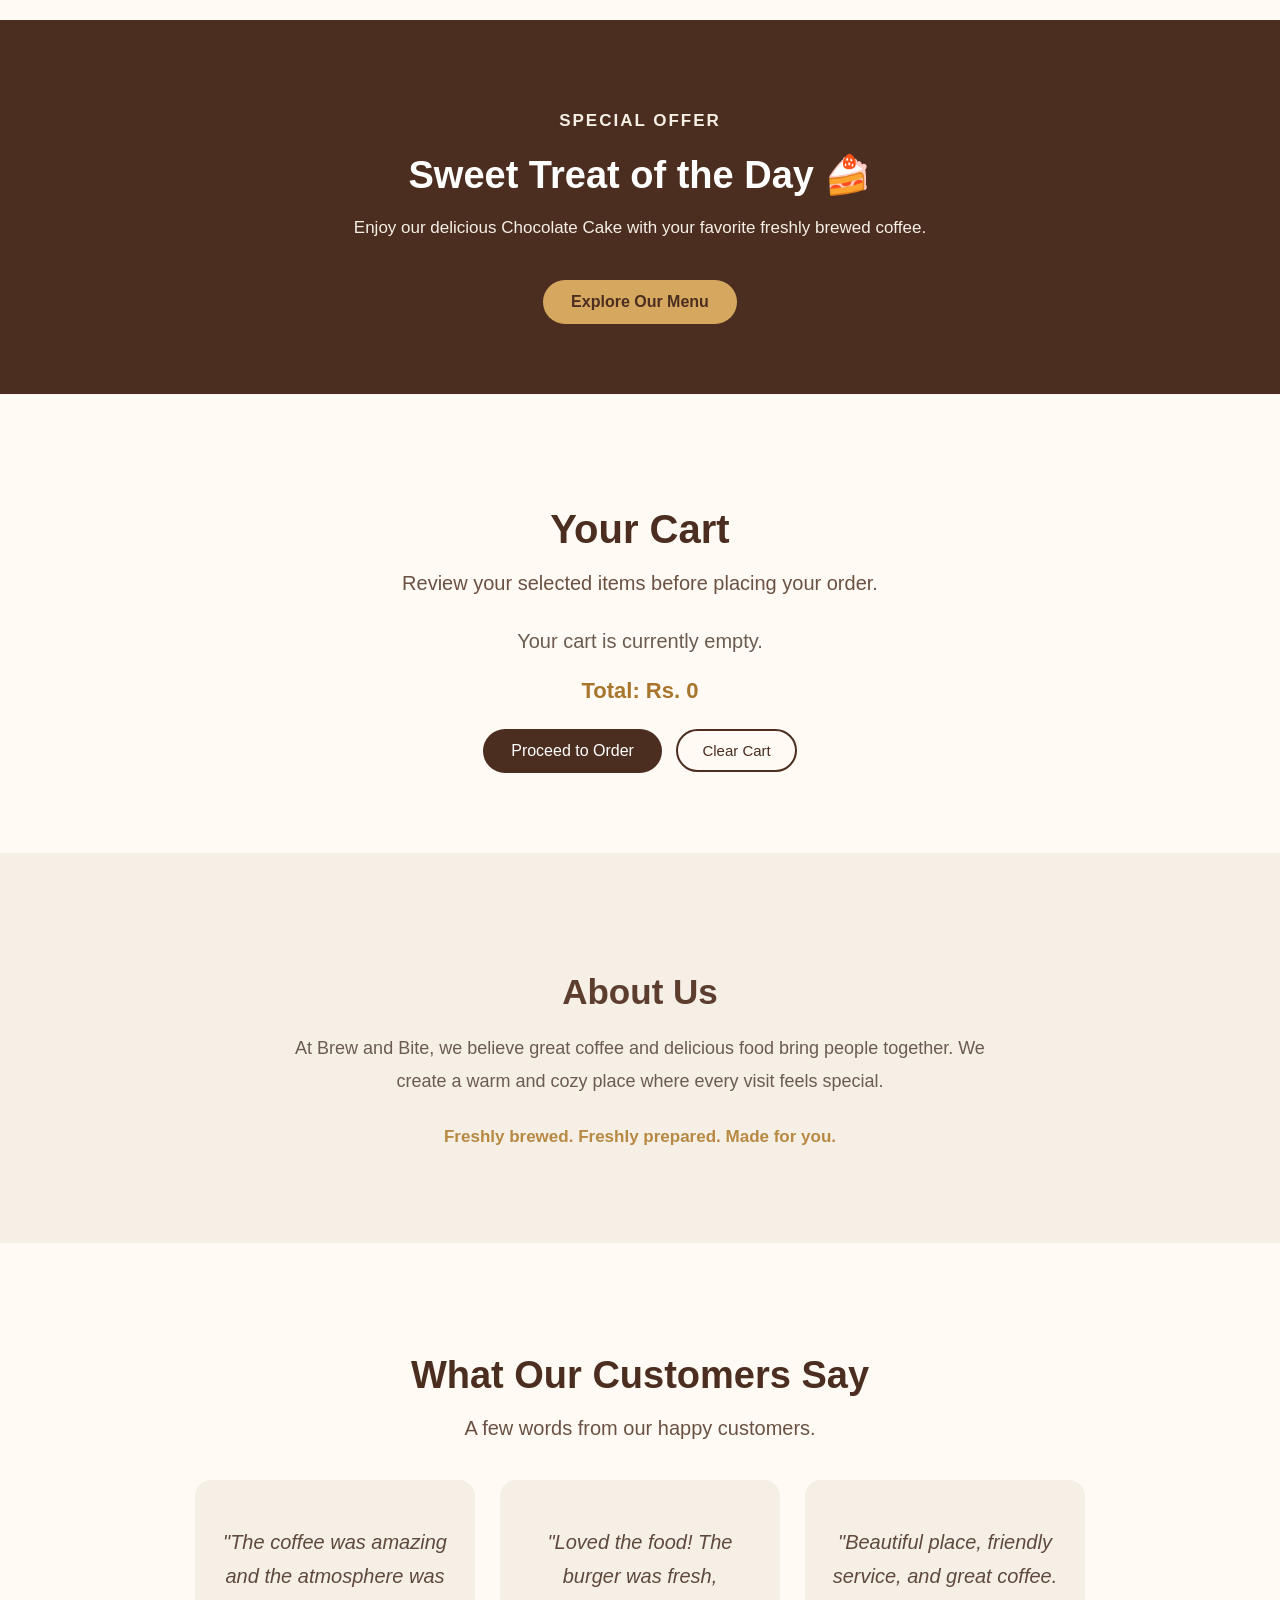
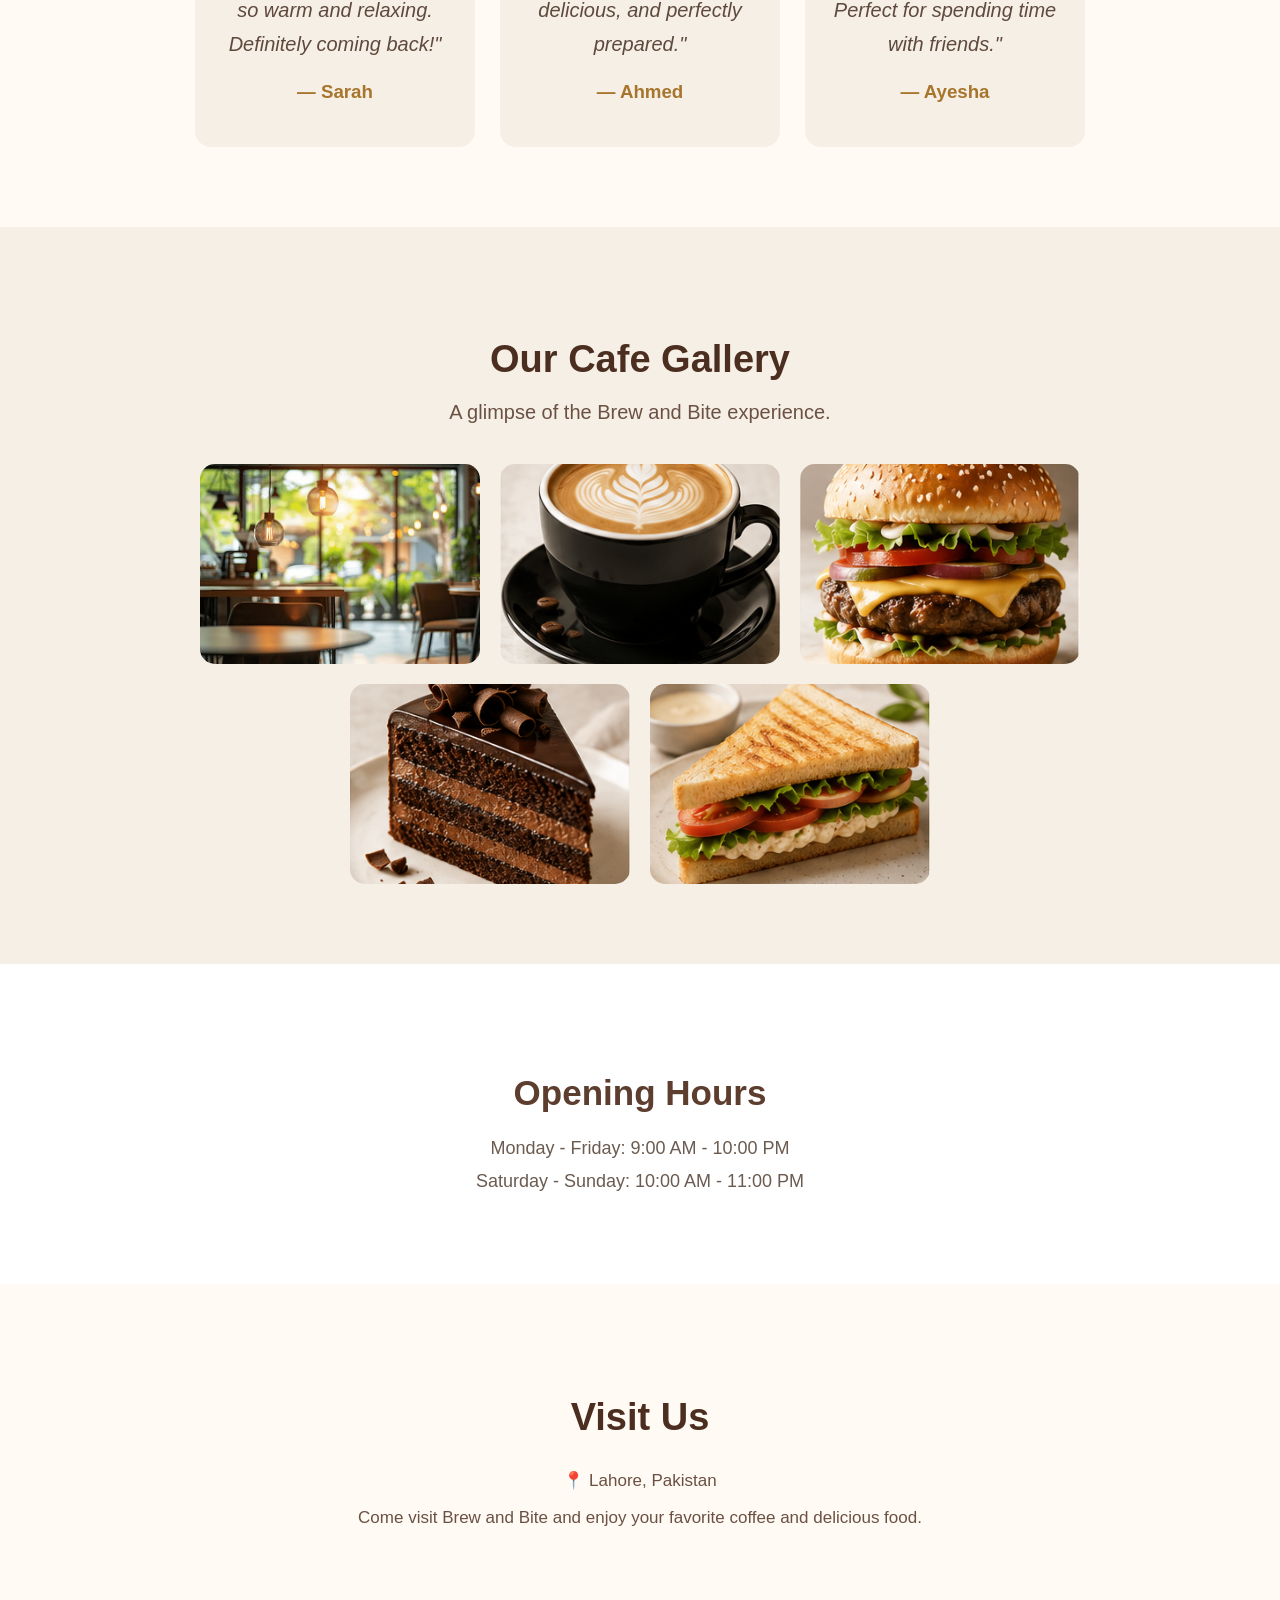
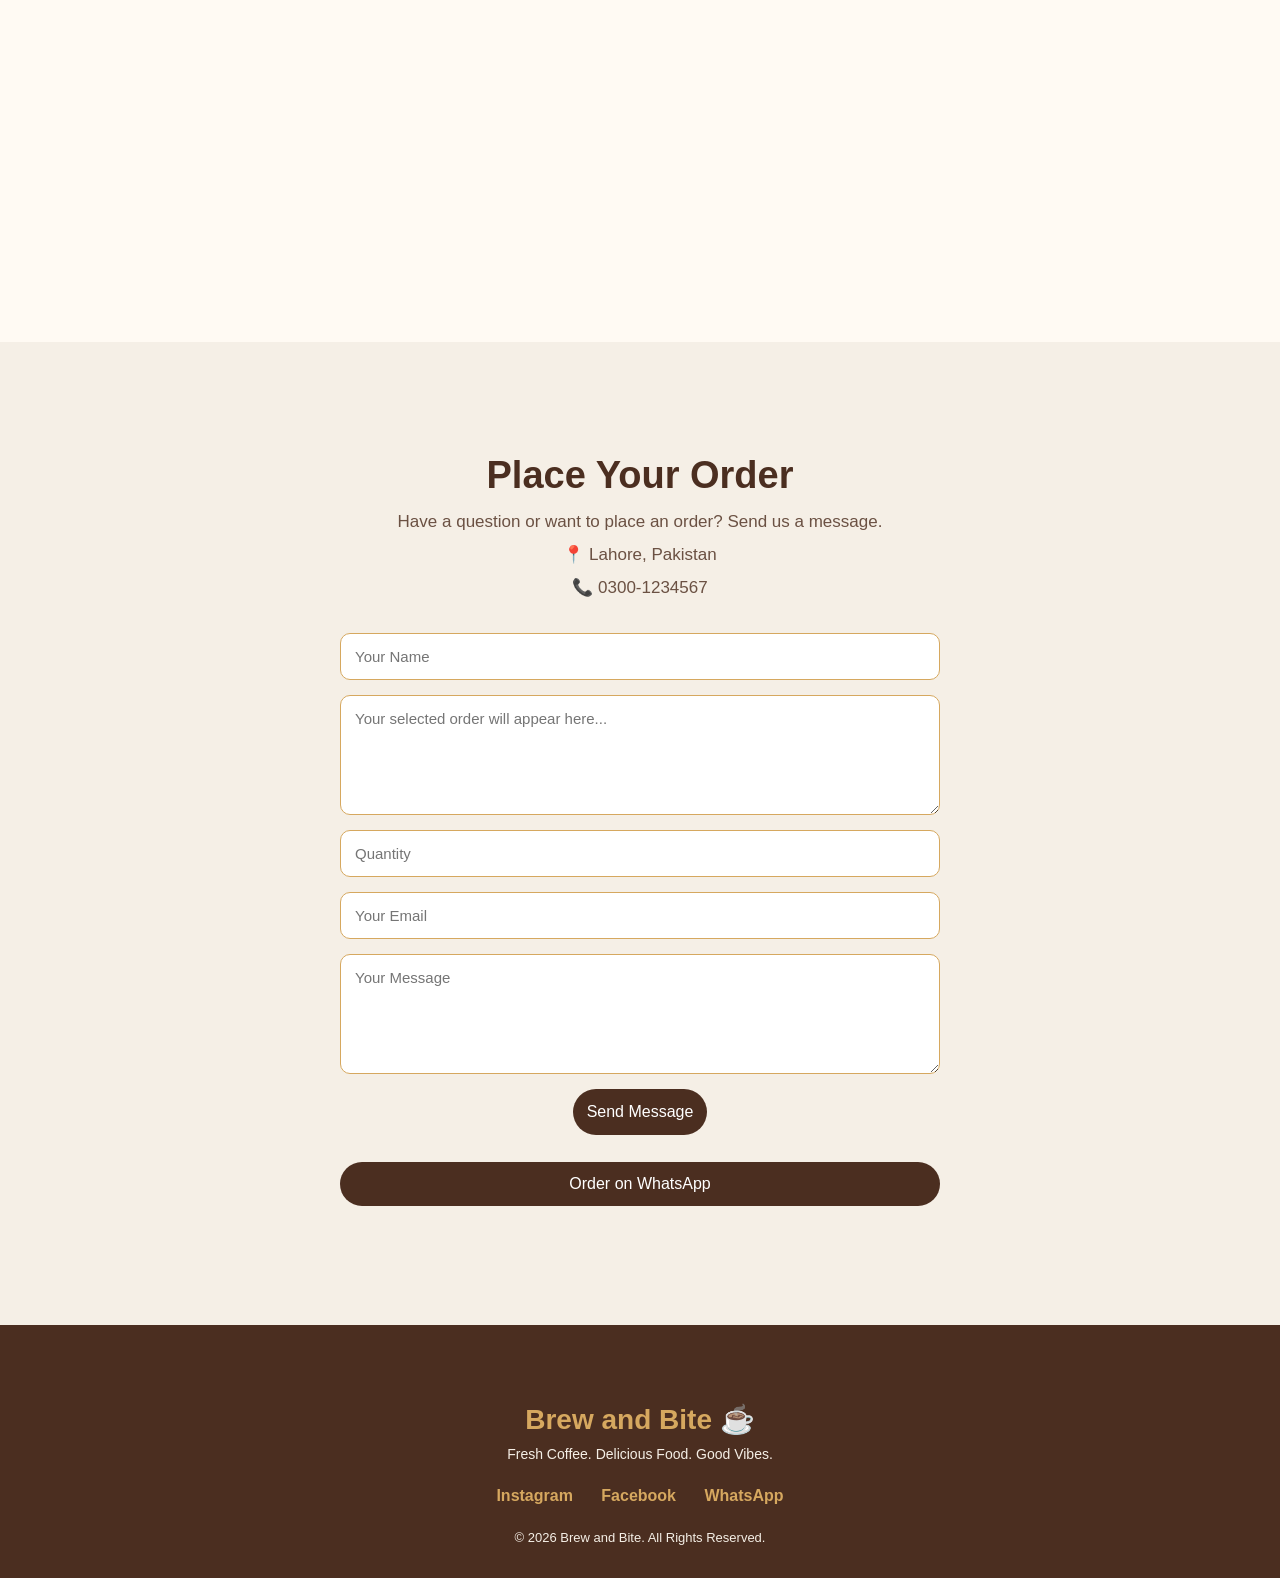
==== commit 4036c1b2: "Add files via upload" ====
--- a/index.html
+++ b/index.html
@@ -2,12 +2,36 @@
 <html>
 
 <head>
- <title>Brew<!DOCTYPE html>
-<html>
+ <title>Brew and Bite | Cafe in Lahore | Coffee, Food & Desserts</title>
+   <meta name="google-site-verification" content="D7vXOihC7ZDmXzMIViBrV3sGKDb7SZbV8BQJyKYcvpQ" />
+   <meta name="description"
+content="Brew and Bite is a cozy cafe in Lahore serving freshly brewed coffee, delicious burgers, sandwiches, chocolate cake and sweet treats.">
+<meta name="keywords"
+content="Brew and Bite, cafe in Lahore, Lahore cafe, coffee, burgers, sandwiches, chocolate cake, desserts">
+<meta name="viewport"
+content="width=device-width, initial-scale=1.0">
+<link rel="canonical" href="https://maryam-webb.github.io/brew-and-bite/">
+<meta property="og:title"
+content="Brew and Bite | Cafe in Lahore">
+
+<meta property="og:description"
+content="Fresh coffee, delicious food and sweet treats at Brew and Bite in Lahore.">
+
+<meta property="og:image"
+content="https://maryam-webb.github.io/brew-and-bite/images/cafe.jpg">
+
+<meta property="og:url"
+content="https://maryam-webb.github.io/brew-and-bite/">
+
+<meta property="og:type"
+content="website">
+  <link rel="icon" href="images/coffee.png">
+<link rel="stylesheet" href="style.css">
+
 <script type="application/ld+json">
 {
   "@context": "https://schema.org",
-  "@type": "CafeOrCoffeeShop",
+  "@type": "Restaurant",
   "name": "Brew and Bite",
   "url": "https://maryam-webb.github.io/brew-and-bite/",
   "image": "https://maryam-webb.github.io/brew-and-bite/images/cafe.jpg",
@@ -43,37 +67,14 @@
   ]
 }
 </script>
-<head>
- <title>Brew and Bite | Cafe in Lahore | Coffee, Food & Desserts</title>
-   <meta name="google-site-verification" content="D7vXOihC7ZDmXzMIViBrV3sGKDb7SZbV8BQJyKYcvpQ" />
-   <meta name="description"
-content="Brew and Bite is a cozy cafe in Lahore serving freshly brewed coffee, delicious burgers, sandwiches, chocolate cake and sweet treats.">
-<meta name="keywords"
-content="Brew and Bite, cafe in Lahore, Lahore cafe, coffee, burgers, sandwiches, chocolate cake, desserts">
-<meta name="viewport"
-content="width=device-width, initial-scale=1.0">
-<link rel="canonical" href="https://maryam-webb.github.io/brew-and-bite/">
-<meta property="og:title"
-content="Brew and Bite | Cafe in Lahore">
-
-<meta property="og:description"
-content="Fresh coffee, delicious food and sweet treats at Brew and Bite in Lahore.">
-
-<meta property="og:image"
-content="https://maryam-webb.github.io/brew-and-bite/images/cafe.jpg">
-
-<meta property="og:url"
-content="https://maryam-webb.github.io/brew-and-bite/">
-
-<meta property="og:type"
-content="website">
-   <link rel="icon" href="images/coffee.png">
-    <link rel="stylesheet" href="style.css">
+
 </head>
+
+<body>
+
 <button id="top-button" title="Back to top">
     ↑
 </button>
-<body>
 
    <nav>
     <h2>Brew and Bite ☕</h2>
@@ -368,328 +369,4 @@
 </footer>
 <script src="script.js"></script>
 </body>
-</html> and Bite | Cafe in Lahore | Coffee, Food & Desserts</title>
-   <meta name="google-site-verification" content="D7vXOihC7ZDmXzMIViBrV3sGKDb7SZbV8BQJyKYcvpQ" />
-   <meta name="description"
-content="Brew and Bite is a cozy cafe in Lahore serving freshly brewed coffee, delicious burgers, sandwiches, chocolate cake and sweet treats.">
-<meta name="keywords"
-content="Brew and Bite, cafe in Lahore, Lahore cafe, coffee, burgers, sandwiches, chocolate cake, desserts">
-<meta name="viewport"
-content="width=device-width, initial-scale=1.0">
-<link rel="canonical" href="https://maryam-webb.github.io/brew-and-bite/">
-<meta property="og:title"
-content="Brew and Bite | Cafe in Lahore">
-
-<meta property="og:description"
-content="Fresh coffee, delicious food and sweet treats at Brew and Bite in Lahore.">
-
-<meta property="og:image"
-content="https://maryam-webb.github.io/brew-and-bite/images/cafe.jpg">
-
-<meta property="og:url"
-content="https://maryam-webb.github.io/brew-and-bite/">
-
-<meta property="og:type"
-content="website">
-   <link rel="icon" href="images/coffee.png">
-    <link rel="stylesheet" href="style.css">
-</head>
-<button id="top-button" title="Back to top">
-    ↑
-</button>
-<body>
-
-   <nav>
-    <h2>Brew and Bite ☕</h2>
-
-    <a href="#home">Home</a>
-    <a href="#menu">Menu</a>
-    <a href="#special">Offers</a>
-    <a href="#cart">Cart</a>
-    <a href="#about">About</a>
-     <a href="#hours">Hours</a>
-     <a href="#location">Visit Us</a>
-    <a href="#contact">Contact</a>
-    <a href="#reviews">Reviews</a>
-<a href="#gallery">Gallery</a>
-</nav>
-
-<section id="home">
-
-    <div class="hero-content">
-        <p class="hero-tagline">YOUR COZY CORNER FOR COFFEE & FOOD</p>
-        <h1>Welcome to Brew and Bite ☕</h1>
-
-        <p>Fresh Coffee, Delicious Food & Good Vibes</p>
-
-       <a href="#menu" class="menu-button">View Our Menu</a>
-    </div>
-
-</section>
-<section id="menu">
-    <h2>Our Menu</h2>
-<p class="menu-intro">Freshly prepared favorites, made with love.</p>
-<div class="menu-filters">
-
-    <button class="filter-button active" data-category="all">
-        All
-    </button>
-
-    <button class="filter-button" data-category="coffee">
-        Coffee
-    </button>
-
-    <button class="filter-button" data-category="food">
-        Food
-    </button>
-
-    <button class="filter-button" data-category="dessert">
-        Desserts
-    </button>
-
-</div>
-    <div class="menu-container">
-
-       <div class="menu-card" data-category="coffee">
-    <img src="images/coffee.png" alt="Freshly brewed coffee at Brew and Bite">
-<h3>Coffee</h3>
-            <p>Freshly brewed coffee</p>
-            <div class="order-area">
-    <strong>Rs. 350</strong>
-   <a href="#cart" class="order-button" data-item="Coffee" data-price="350">
-    Add to Cart
-</a>
-</div>
-        </div>
-<div class="menu-card" data-category="food">
-    <img src="images/burger.png" alt="Fresh burger at Brew and Bite">
-<h3>Burger</h3>
-            <p>Juicy and delicious burger</p>
-           <div class="order-area">
-    <strong>Rs. 650</strong>
-   <a href="#cart" class="order-button" data-item="Burger" data-price="650">
-    Add to Cart
-</a>
-</div>
-        </div>
-
-        <div class="menu-card" data-category="dessert">
-    <img src="images/cake.png" alt="Chocolate cake at Brew and Bite">
-<h3>Chocolate Cake</h3>
-            <p>Rich chocolate cake</p>
-           <div class="order-area">
-    <strong>Rs. 450</strong>
-    <a href="#cart" class="order-button" data-item="Chocolate Cake" data-price="450">
-    Add to Cart
-</a>
-</div>
-        </div>
-
-        <div class="menu-card" data-category="food">
-    <img src="images/sandwich.png" alt="Fresh sandwich at Brew and Bite">
-<h3>Sandwich</h3>
-            <p>Fresh and crispy sandwich</p>
-        <div class="order-area">
-    <strong>Rs. 500</strong>
-    <a href="#cart" class="order-button" data-item="Sandwich" data-price="500">
-    Add to Cart
-</a>
-</div>
-        </div>
-
-    </div>
-</section>
-<section id="special">
-
-    <div class="special-content">
-
-        <p class="special-tag">SPECIAL OFFER</p>
-
-        <h2>Sweet Treat of the Day 🍰</h2>
-
-        <p>
-            Enjoy our delicious Chocolate Cake with
-            your favorite freshly brewed coffee.
-        </p>
-
-        <a href="#menu" class="special-button">
-            Explore Our Menu
-        </a>
-
-    </div>
-
-</section>
-<section id="cart">
-
-    <h2>Your Cart</h2>
-
-    <p class="cart-intro">
-        Review your selected items before placing your order.
-    </p>
-
-    <div id="cart-items">
-
-        <p id="empty-cart">
-            Your cart is currently empty.
-        </p>
-
-    </div>
-
-    <div class="cart-total">
-        <strong>Total: Rs. <span id="cart-total">0</span></strong>
-    </div>
-
-   <a href="#contact" class="checkout-button" id="checkout-button">
-    Proceed to Order
-</a>
-<button class="clear-cart-button" id="clear-cart-button">
-    Clear Cart
-</button>
-
-</section>
-<section id="about">
-    <h2>About Us</h2>
-    <p>
-    At Brew and Bite, we believe great coffee and delicious food
-    bring people together. We create a warm and cozy place where
-    every visit feels special.
-</p>
-<p class="about-highlight">Freshly brewed. Freshly prepared. Made for you.</p>
-</section>
-<section id="reviews">
-
-    <h2>What Our Customers Say</h2>
-
-    <p class="reviews-intro">
-        A few words from our happy customers.
-    </p>
-
-    <div class="reviews-container">
-
-        <div class="review-card">
-            <p>
-                "The coffee was amazing and the atmosphere was
-                so warm and relaxing. Definitely coming back!"
-            </p>
-            <h3>— Sarah</h3>
-        </div>
-
-        <div class="review-card">
-            <p>
-                "Loved the food! The burger was fresh, delicious,
-                and perfectly prepared."
-            </p>
-            <h3>— Ahmed</h3>
-        </div>
-
-        <div class="review-card">
-            <p>
-                "Beautiful place, friendly service, and great
-                coffee. Perfect for spending time with friends."
-            </p>
-            <h3>— Ayesha</h3>
-        </div>
-
-    </div>
-
-</section>
-<section id="gallery">
-
-    <h2>Our Cafe Gallery</h2>
-
-    <p class="gallery-intro">
-        A glimpse of the Brew and Bite experience.
-    </p>
-
-    <div class="gallery-container">
-
-        <img src="images/cafe.jpg" alt="Brew and Bite cafe in Lahore">
-
-        <img src="images/coffee.png" alt="Freshly brewed coffee at Brew and Bite">
-
-        <img src="images/burger.png" alt="Fresh burger at Brew and Bite">
-
-        <img src="images/cake.png" alt="Chocolate cake at Brew and Bite">
-
-        <img src="images/sandwich.png" alt="Fresh sandwich at Brew and Bite">
-
-    </div>
-
-</section>
-<section id="hours">
-    <h2>Opening Hours</h2>
-
-    <p>Monday - Friday: 9:00 AM - 10:00 PM</p>
-    <p>Saturday - Sunday: 10:00 AM - 11:00 PM</p>
-</section>
-<section id="location">
-
-    <h2>Visit Us</h2>
-
-    <p>📍 Lahore, Pakistan</p>
-
-    <p>
-        Come visit Brew and Bite and enjoy your favorite coffee
-        and delicious food.
-    </p>
-
-    <div class="map-box">
-    <iframe
-        src="https://www.google.com/maps?q=Lahore,Pakistan&output=embed"
-        width="100%"
-        height="300"
-        style="border:0;"
-        allowfullscreen=""
-        loading="lazy">
-    </iframe>
-</div>
-
-</section>
-<section id="contact">
-    <h2>Place Your Order</h2>
-    <p>Have a question or want to place an order? Send us a message.</p>
-
-    <p>📍 Lahore, Pakistan</p>
-    <p>📞 0300-1234567</p>
-
-    <div class="contact-form">
-
-   <input type="text" id="customer-name" placeholder="Your Name">
-
-<textarea id="order-item" placeholder="Your selected order will appear here..." readonly></textarea>
-
-<input type="number" id="quantity" placeholder="Quantity" min="1">
-
-<input type="email" id="customer-email" placeholder="Your Email">
-
-<textarea id="customer-message" placeholder="Your Message"></textarea>
-
-<button type="button" id="send-button">Send Message</button>
-<a href="#" id="whatsapp-button" class="whatsapp-button">
-    Order on WhatsApp
-</a>
-
-<p id="success-message"></p>
-
-</div>
-</section>
-<footer>
-
-    <h3>Brew and Bite ☕</h3>
-
-    <p>Fresh Coffee. Delicious Food. Good Vibes.</p>
-
-    <div class="social-links">
-        <a href="#">Instagram</a>
-        <a href="#">Facebook</a>
-        <a href="#">WhatsApp</a>
-    </div>
-
-    <p class="copyright">
-        © 2026 Brew and Bite. All Rights Reserved.
-    </p>
-
-</footer>
-<script src="script.js"></script>
-</body>
-</html>
+</html>
